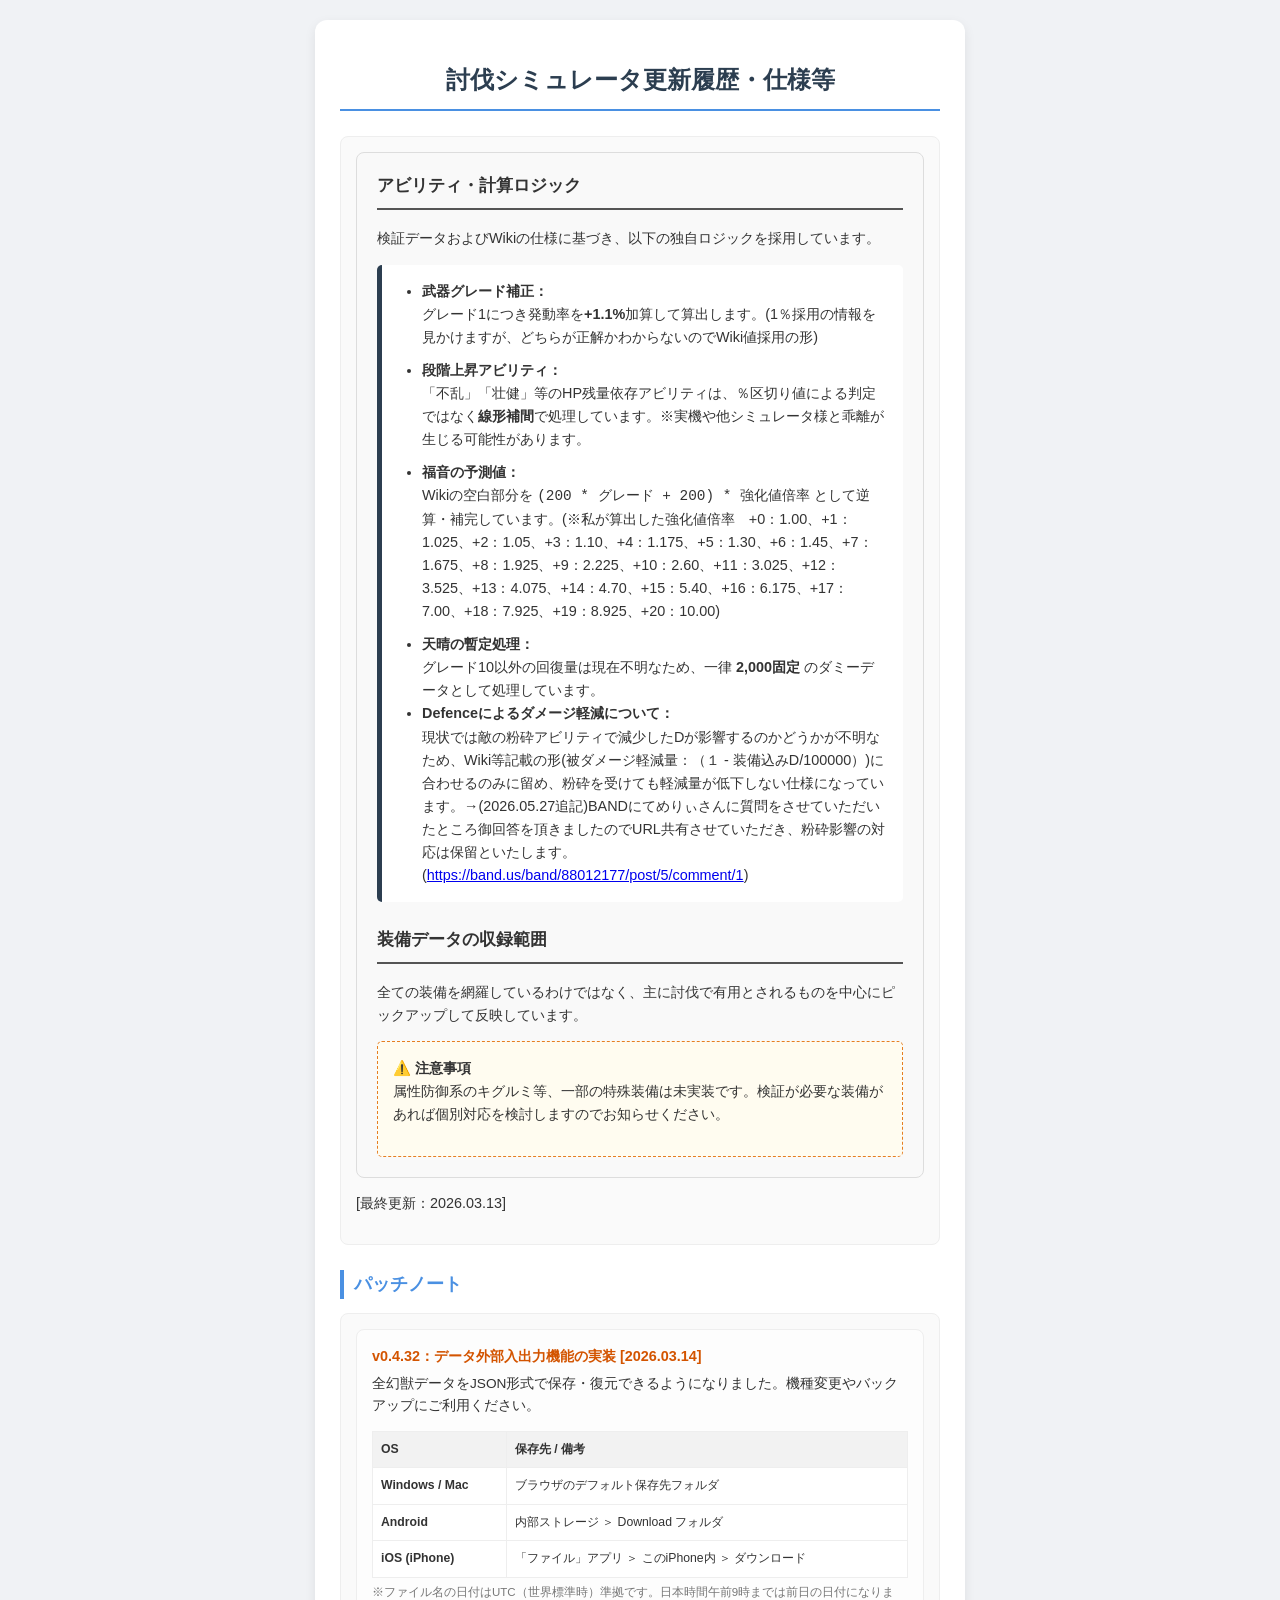
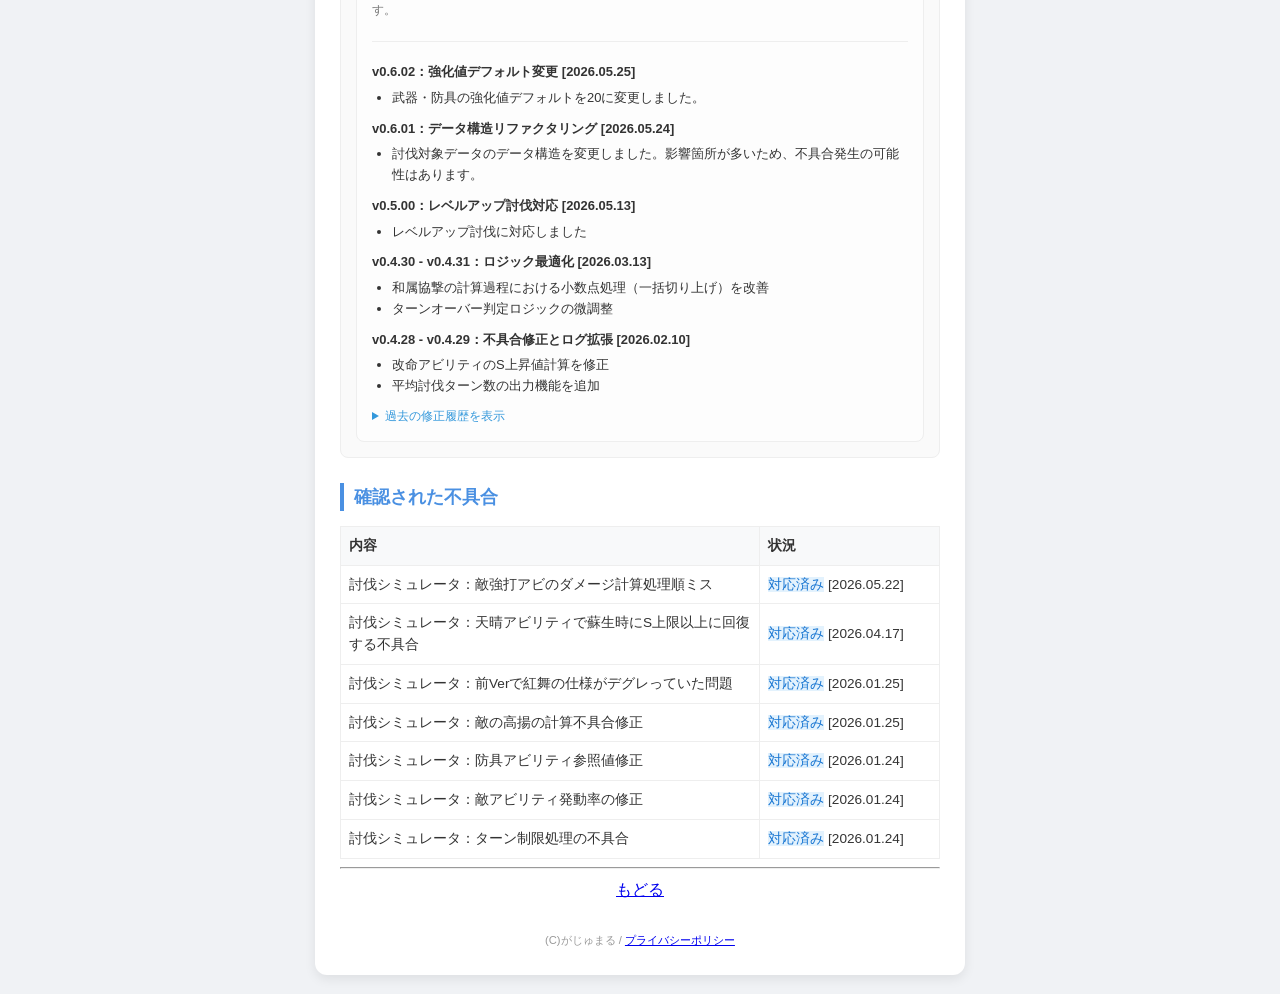
==== about_bs.html @ 3bcee84e "add:section comment" ====
<!DOCTYPE html>
<html lang="ja">
<head>
        <!-- Google tag (gtag.js) -->
<script async src="https://www.googletagmanager.com/gtag/js?id=G-ZKP8FL2ZBC"></script>
<script>
  window.dataLayer = window.dataLayer || [];
  function gtag(){dataLayer.push(arguments);}
  gtag('js', new Date());

  gtag('config', 'G-ZKP8FL2ZBC');
</script>
    <meta charset="UTF-8">
    <meta name="viewport" content="width=device-width, initial-scale=1.0">
    <title>討伐シミュレータについて</title>
    <style>
        body { font-family: 'Helvetica Neue', Arial, sans-serif; background-color: #f0f2f5; color: #333; margin: 0; padding: 20px; line-height: 1.6; }
        .container { max-width: 600px; margin: 0 auto; background: white; padding: 25px; border-radius: 12px; box-shadow: 0 4px 12px rgba(0,0,0,0.08); }
        h1 { font-size: 1.5rem; color: #2c3e50; text-align: center; margin-bottom: 25px; border-bottom: 2px solid #4a90e2; padding-bottom: 10px; }
        h2 { font-size: 1.1rem; color: #4a90e2; margin-top: 25px; border-left: 4px solid #4a90e2; padding-left: 10px; }
        
        .nav-card { background: #eef6ff; padding: 20px; border-radius: 8px; text-align: center; margin-bottom: 20px; border: 1px solid #d0e3ff; transition: 0.2s; }
        .nav-card:hover { background: #e1efff; transform: translateY(-2px); }
        .nav-link { font-size: 1.2rem; font-weight: bold; color: #1a73e8; text-decoration: none; display: block; }
        
        .info-box { background: #fafafa; border: 1px solid #eee; border-radius: 8px; padding: 15px; font-size: 0.9rem; margin-bottom: 20px; }
        
        .history-list { font-size: 0.85rem; padding-left: 20px; }
        .history-list li { margin-bottom: 5px; }

        table { width: 100%; border-collapse: collapse; font-size: 0.85rem; margin-top: 10px; }
        th, td { border: 1px solid #eee; padding: 8px; text-align: left; }
        th { background: #f8f9fa; }
        .status-badge { padding: 2px 6px; border-radius: 4px; font-size: 0.75rem; font-weight: bold; }
        .status-fixed { background: #e3f2fd; color: #1976d2; } /* 対応済 */
        .status-pending { background: #fff3e0; color: #ef6c00; } /* 未対応 */
        .status-warning { background: #fff3e0; color: #ff0000; } /* 未対応 */


        footer { text-align: center; margin-top: 30px; font-size: 0.7rem; color: #999; }
    </style>

<!--
<script async src="https://pagead2.googlesyndication.com/pagead/js/adsbygoogle.js?client=ca-pub-4160264912778548"
     crossorigin="anonymous"></script>
-->
</head>
<body>

<div class="container">
    <h1>討伐シミュレータ更新履歴・仕様等</h1>


<div class="info-box">
<section style="background: #f9f9f9; padding: 20px; border-radius: 8px; border: 1px solid #ddd; line-height: 1.6;">
<h3 style="margin-top: 0; color: #333; border-bottom: 2px solid #555; padding-bottom: 8px;">アビリティ・計算ロジック</h3>

<p>検証データおよびWikiの仕様に基づき、以下の独自ロジックを採用しています。</p>

<ul style="background: #fff; padding: 15px 15px 15px 40px; border-radius: 5px; border-left: 5px solid #2c3e50; list-style-type: disc;">
    <li style="margin-bottom: 10px;"><strong>武器グレード補正：</strong><br>グレード1につき発動率を<strong>+1.1%</strong>加算して算出します。(1％採用の情報を見かけますが、どちらが正解かわからないのでWiki値採用の形)</li>
    <li style="margin-bottom: 10px;"><strong>段階上昇アビリティ：</strong><br>「不乱」「壮健」等のHP残量依存アビリティは、％区切り値による判定ではなく<strong>線形補間</strong>で処理しています。※実機や他シミュレータ様と乖離が生じる可能性があります。</li>
    <li style="margin-bottom: 10px;"><strong>福音の予測値：</strong><br>Wikiの空白部分を <code>(200 * グレード + 200) * 強化値倍率</code> として逆算・補完しています。(※私が算出した強化値倍率　+0：1.00、+1：1.025、+2：1.05、+3：1.10、+4：1.175、+5：1.30、+6：1.45、+7：1.675、+8：1.925、+9：2.225、+10：2.60、+11：3.025、+12：3.525、+13：4.075、+14：4.70、+15：5.40、+16：6.175、+17：7.00、+18：7.925、+19：8.925、+20：10.00)</li>
    <li><strong>天晴の暫定処理：</strong><br>グレード10以外の回復量は現在不明なため、一律 <strong>2,000固定</strong> のダミーデータとして処理しています。</li>
    <li><strong>Defenceによるダメージ軽減について：</strong><br>現状では敵の粉砕アビリティで減少したDが影響するのかどうかが不明なため、Wiki等記載の形(被ダメージ軽減量：（１ - 装備込みD/100000）)に合わせるのみに留め、粉砕を受けても軽減量が低下しない仕様になっています。→(2026.05.27追記)BANDにてめりぃさんに質問をさせていただいたところ御回答を頂きましたのでURL共有させていただき、粉砕影響の対応は保留といたします。(<a href="https://band.us/band/88012177/post/5/comment/1">https://band.us/band/88012177/post/5/comment/1</a>)</li>
</ul>

<h3 style="margin-top: 25px; color: #333; border-bottom: 2px solid #555; padding-bottom: 8px;">装備データの収録範囲</h3>
<p>全ての装備を網羅しているわけではなく、主に討伐で有用とされるものを中心にピックアップして反映しています。</p>

<div style="background: #fffcf0; padding: 15px; border: 1px dashed #e67e22; border-radius: 5px;">
    <p style="margin-top: 0;"><strong>⚠️ 注意事項</strong><br>
    属性防御系のキグルミ等、一部の特殊装備は未実装です。検証が必要な装備があれば個別対応を検討しますのでお知らせください。</p>
</div>


</section>
<p>[最終更新：2026.03.13]</p>
</div>

<h2>パッチノート</h2>
<div class="info-box">
<section style="background: #fdfdfd; padding: 15px; border-radius: 8px; border: 1px solid #eee;">


<div style="margin-bottom: 20px; border-bottom: 1px solid #eee; padding-bottom: 10px;">
    <strong style="color: #d35400;">v0.4.32：データ外部入出力機能の実装 [2026.03.14]</strong>
    <p style="margin-top: 5px; font-size: 0.95em;">全幻獣データをJSON形式で保存・復元できるようになりました。機種変更やバックアップにご利用ください。</p>
    <table style="width: 100%; border-collapse: collapse; font-size: 0.85em; background: #fff;">
        <tr style="border-bottom: 1px solid #eee;">
            <th style="padding: 8px; text-align: left; width: 25%; background: #f2f2f2;">OS</th>
            <th style="padding: 8px; text-align: left; background: #f2f2f2;">保存先 / 備考</th>
        </tr>
        <tr>
            <td style="padding: 8px; border-right: 1px solid #eee;"><strong>Windows / Mac</strong></td>
            <td style="padding: 8px;">ブラウザのデフォルト保存先フォルダ</td>
        </tr>
        <tr>
            <td style="padding: 8px; border-right: 1px solid #eee;"><strong>Android</strong></td>
            <td style="padding: 8px;">内部ストレージ ＞ Download フォルダ</td>
        </tr>
        <tr>
            <td style="padding: 8px; border-right: 1px solid #eee;"><strong>iOS (iPhone)</strong></td>
            <td style="padding: 8px;">「ファイル」アプリ ＞ このiPhone内 ＞ ダウンロード</td>
        </tr>
    </table>
    <p style="font-size: 0.8em; color: #777; margin-top: 5px;">※ファイル名の日付はUTC（世界標準時）準拠です。日本時間午前9時までは前日の日付になります。</p>
</div>

<div style="margin-bottom: 10px; font-size: 0.9em;">
    <strong>v0.6.02：強化値デフォルト変更 [2026.05.25]</strong>
    <ul style="margin: 5px 0; padding-left: 20px;">
        <li>武器・防具の強化値デフォルトを20に変更しました。</li>
    </ul>
</div>

<div style="margin-bottom: 10px; font-size: 0.9em;">
    <strong>v0.6.01：データ構造リファクタリング [2026.05.24]</strong>
    <ul style="margin: 5px 0; padding-left: 20px;">
        <li>討伐対象データのデータ構造を変更しました。影響箇所が多いため、不具合発生の可能性はあります。</li>
    </ul>
</div>

<div style="margin-bottom: 10px; font-size: 0.9em;">
    <strong>v0.5.00：レベルアップ討伐対応 [2026.05.13]</strong>
    <ul style="margin: 5px 0; padding-left: 20px;">
        <li>レベルアップ討伐に対応しました</li>
    </ul>
</div>

<div style="margin-bottom: 10px; font-size: 0.9em;">
    <strong>v0.4.30 - v0.4.31：ロジック最適化 [2026.03.13]</strong>
    <ul style="margin: 5px 0; padding-left: 20px;">
        <li>和属協撃の計算過程における小数点処理（一括切り上げ）を改善</li>
        <li>ターンオーバー判定ロジックの微調整</li>
    </ul>
</div>

<div style="margin-bottom: 10px; font-size: 0.9em;">
    <strong>v0.4.28 - v0.4.29：不具合修正とログ拡張 [2026.02.10]</strong>
    <ul style="margin: 5px 0; padding-left: 20px;">
        <li>改命アビリティのS上昇値計算を修正</li>
        <li>平均討伐ターン数の出力機能を追加</li>
    </ul>
</div>

<details style="font-size: 0.85em; color: #666;">
    <summary style="cursor: pointer; color: #3498db;">過去の修正履歴を表示</summary>
    <div style="padding: 10px; background: #f4f4f4; border-radius: 5px; margin-top: 5px;">
        v0.5.01：敵強打アビのダメージ計算処理ミス修正<br>
        v0.4.34：テキスト間違いなど細かい不具合の修正<br>
        v0.4.33：天晴の蘇生時回復量不具合修正<br>
        v0.4.27：天晴の暫定対応・バフ不具合修正<br>
        v0.4.25：防御(D)によるダメージ軽減未適用の不具合修正<br>
        v0.4.23：防具アビリティが素ステータスを参照していた件を修正<br>
        v0.4.19：高揚・紅舞のバフ重複計算不具合を修正<br>
        v0.4.14：和属・粉砕の処理ロジック調整
    </div>
</details>

</section>
</div>



    <h2>確認された不具合</h2>
    <table>
        <thead>
            <tr>
                <th style="width: 70%;">内容</th>
                <th>状況</th>
            </tr>
        </thead>
        <tbody>
            <tr>
                <td>討伐シミュレータ：敵強打アビのダメージ計算処理順ミス</td>
                <td><span class="status-fixed">対応済み</span> [2026.05.22] </td>
            </tr>
           <tr>
                <td>討伐シミュレータ：天晴アビリティで蘇生時にS上限以上に回復する不具合</td>
                <td><span class="status-fixed">対応済み</span> [2026.04.17] </td>
            </tr>
            <tr>
                <td>討伐シミュレータ：前Verで紅舞の仕様がデグレっていた問題</td>
                <td><span class="status-fixed">対応済み</span> [2026.01.25] </td>
            </tr>
            <tr>
                <td>討伐シミュレータ：敵の高揚の計算不具合修正</td>
                <td><span class="status-fixed">対応済み</span> [2026.01.25] </td>
            </tr>
            <tr>
                <td>討伐シミュレータ：防具アビリティ参照値修正</td>
                <td><span class="status-fixed">対応済み</span> [2026.01.24] </td>
            </tr>
            <tr>
                <td>討伐シミュレータ：敵アビリティ発動率の修正</td>
                <td><span class="status-fixed">対応済み</span> [2026.01.24] </td>
            </tr>
            <tr>
                <td>討伐シミュレータ：ターン制限処理の不具合</td>
                <td><span class="status-fixed">対応済み</span> [2026.01.24] </td>
            </tr>
        </tbody>
    </table>




<hr>

<div align="center">
<a href="index.html">もどる</a>

</div>


    <footer>
        (C)がじゅまる / <a href="privacy.html">プライバシーポリシー</a>

<!--
<script async src="https://pagead2.googlesyndication.com/pagead/js/adsbygoogle.js?client=ca-pub-4160264912778548"
     crossorigin="anonymous"></script>
-->
<!-- シミュレータ用 -->
<!--
<ins class="adsbygoogle"
     style="display:inline-block;width:728px;height:90px"
     data-ad-client="ca-pub-4160264912778548"
     data-ad-slot="8278182248"></ins>
<script>
     (adsbygoogle = window.adsbygoogle || []).push({});
</script>
-->
    </footer>
</div>

</body>
</html>
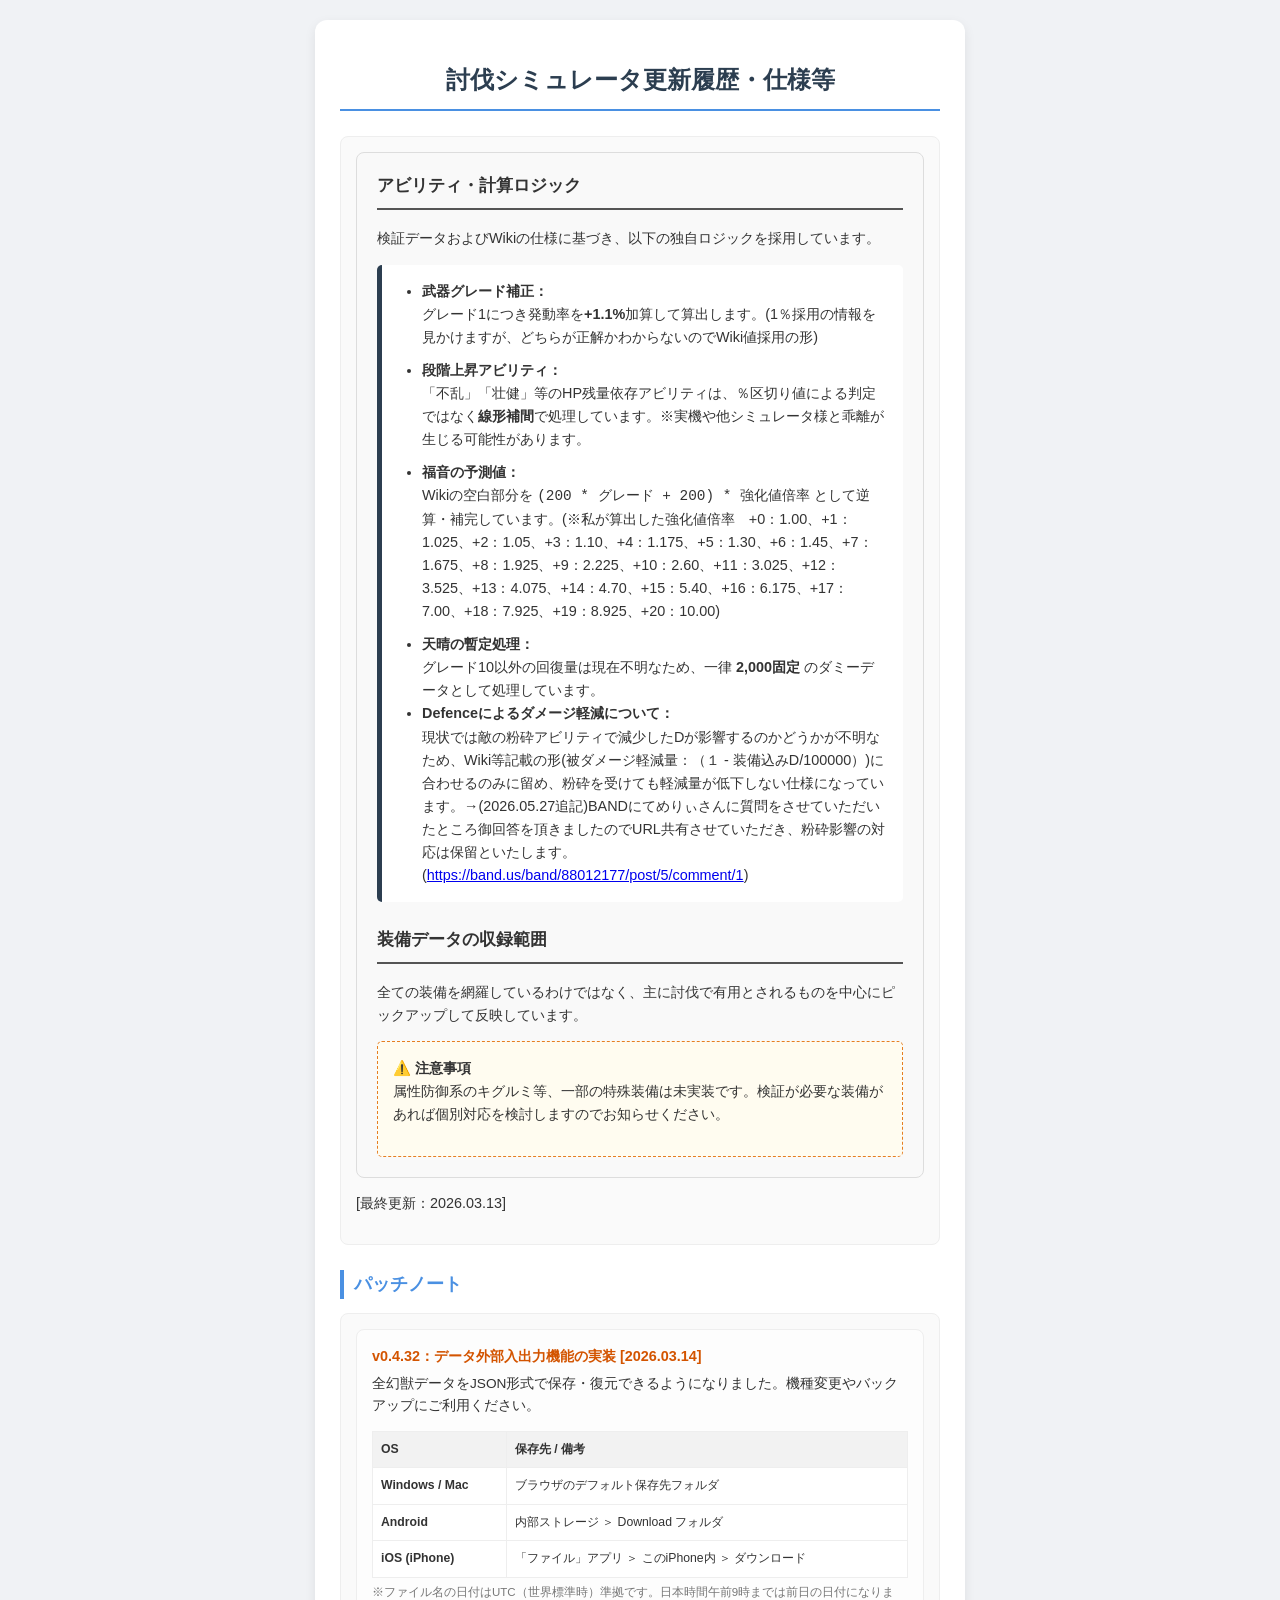
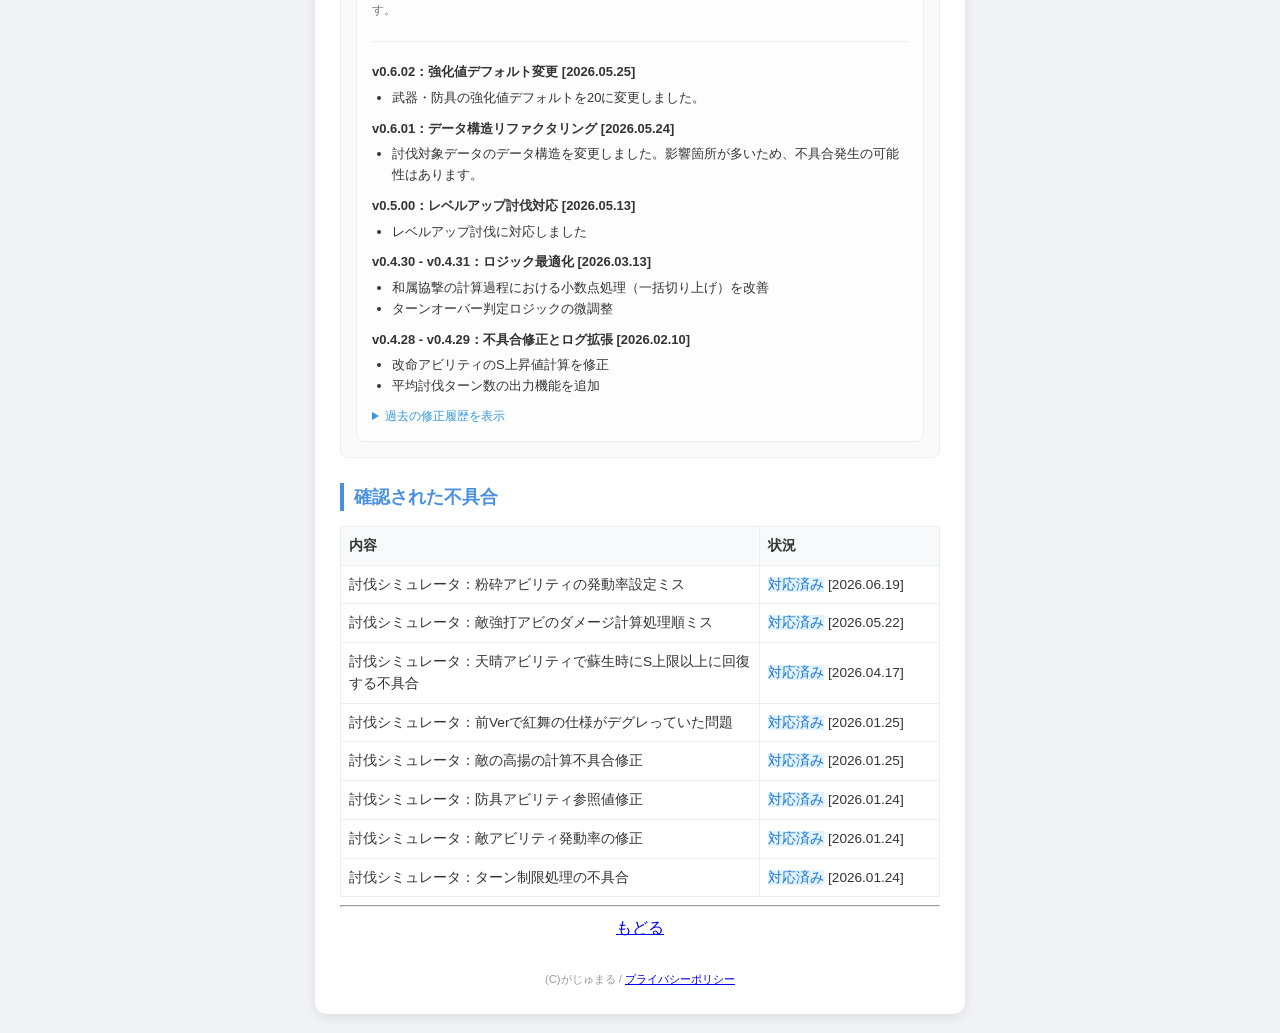
==== commit 6b2c02fc: "fix:ダメージ計算処理修正" ====
--- a/about_bs.html
+++ b/about_bs.html
@@ -172,6 +172,10 @@
             </tr>
         </thead>
         <tbody>
+                 <tr>
+                <td>討伐シミュレータ：粉砕アビリティの発動率設定ミス</td>
+                <td><span class="status-fixed">対応済み</span> [2026.06.19] </td>
+            </tr>
             <tr>
                 <td>討伐シミュレータ：敵強打アビのダメージ計算処理順ミス</td>
                 <td><span class="status-fixed">対応済み</span> [2026.05.22] </td>
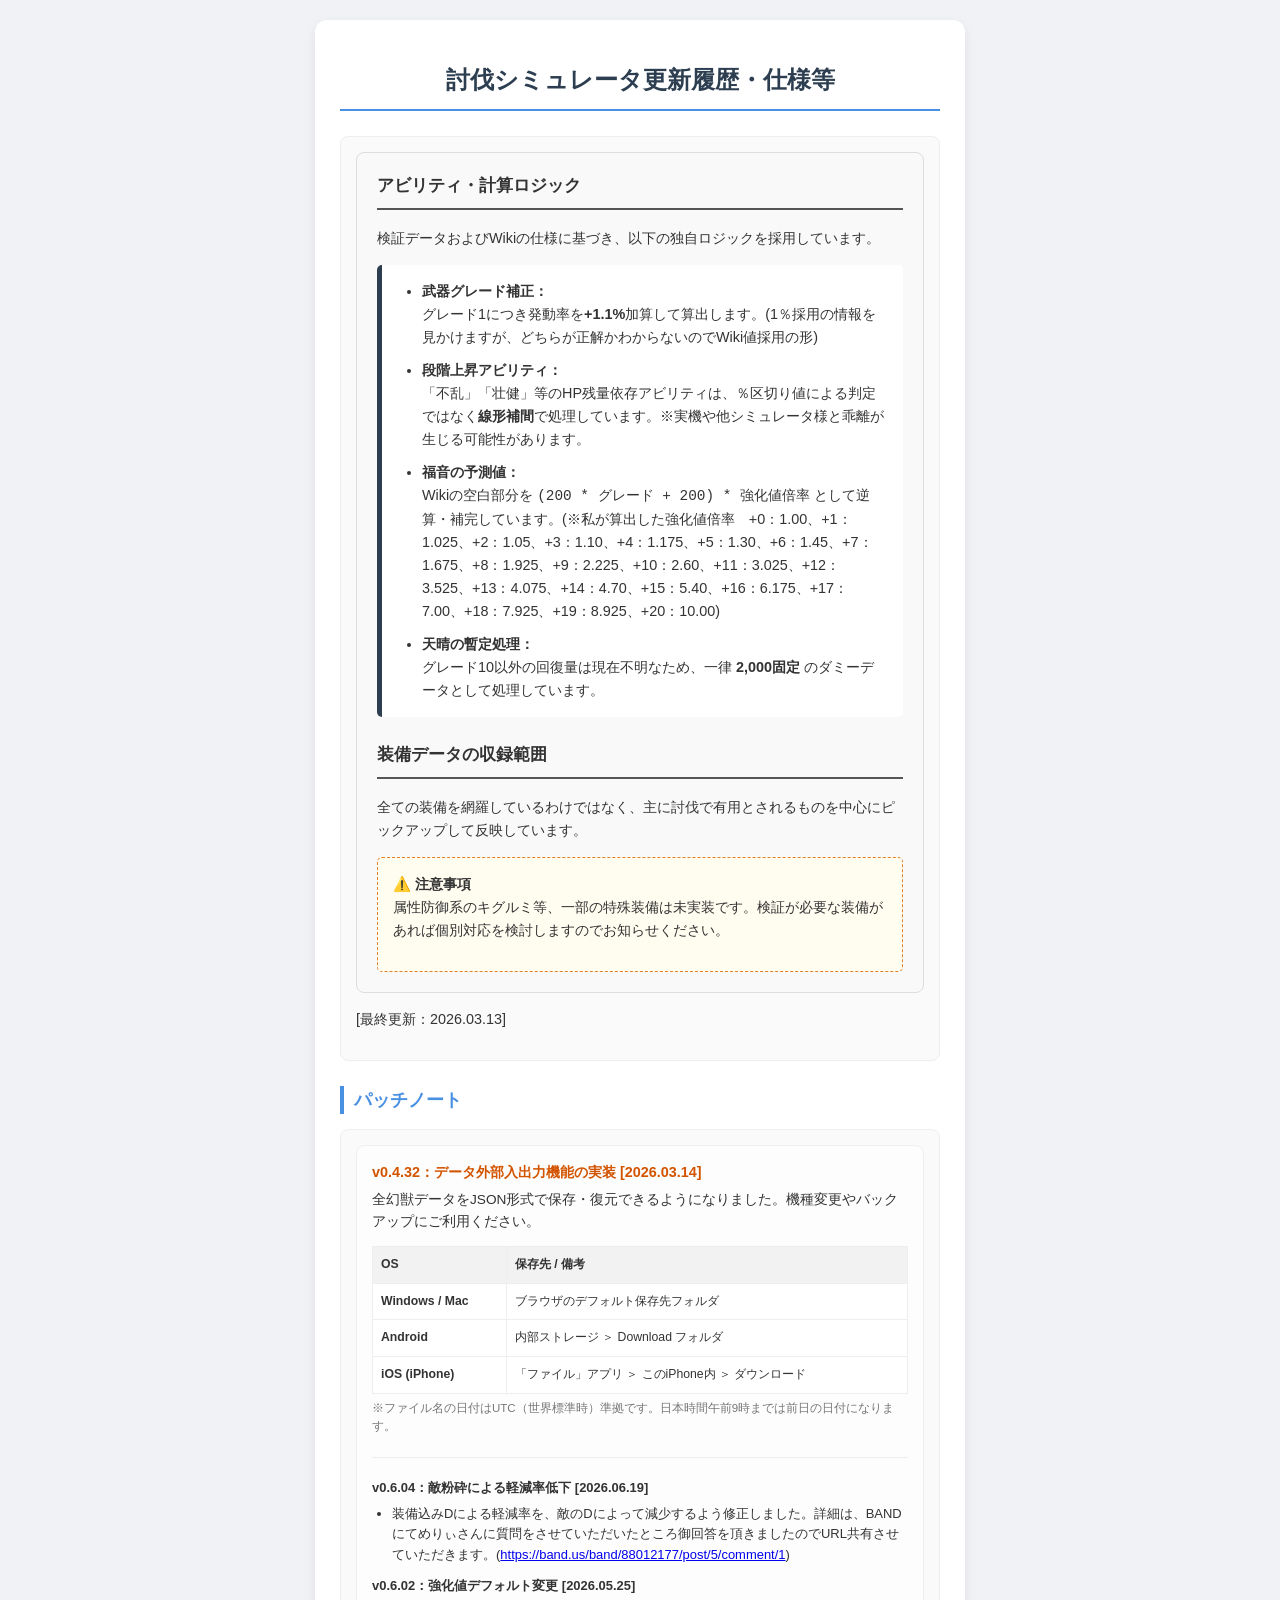
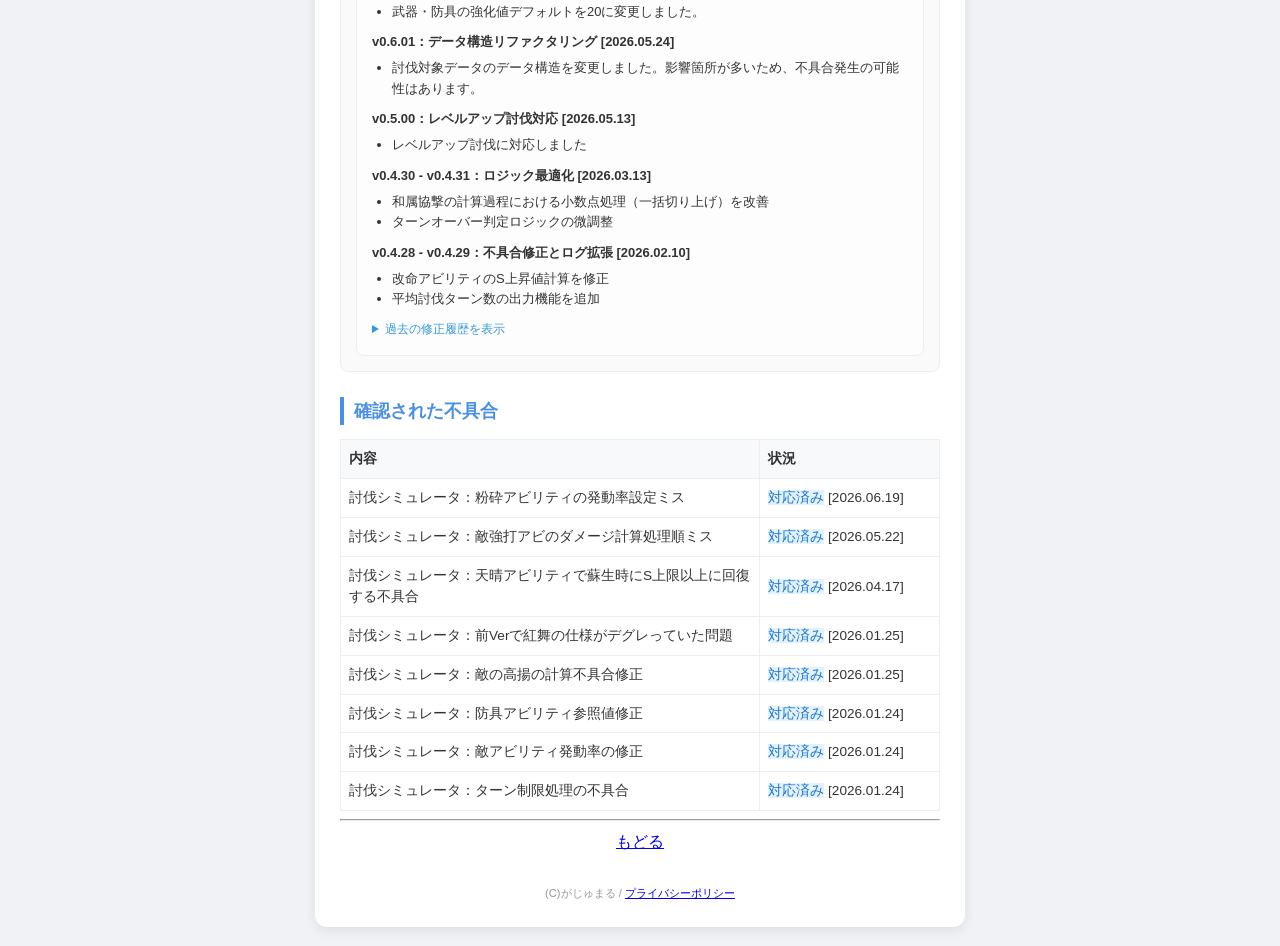
==== commit 3a60fdda: "fix:Dによる軽減率を、粉砕の影響下に変更" ====
--- a/about_bs.html
+++ b/about_bs.html
@@ -62,7 +62,6 @@
     <li style="margin-bottom: 10px;"><strong>段階上昇アビリティ：</strong><br>「不乱」「壮健」等のHP残量依存アビリティは、％区切り値による判定ではなく<strong>線形補間</strong>で処理しています。※実機や他シミュレータ様と乖離が生じる可能性があります。</li>
     <li style="margin-bottom: 10px;"><strong>福音の予測値：</strong><br>Wikiの空白部分を <code>(200 * グレード + 200) * 強化値倍率</code> として逆算・補完しています。(※私が算出した強化値倍率　+0：1.00、+1：1.025、+2：1.05、+3：1.10、+4：1.175、+5：1.30、+6：1.45、+7：1.675、+8：1.925、+9：2.225、+10：2.60、+11：3.025、+12：3.525、+13：4.075、+14：4.70、+15：5.40、+16：6.175、+17：7.00、+18：7.925、+19：8.925、+20：10.00)</li>
     <li><strong>天晴の暫定処理：</strong><br>グレード10以外の回復量は現在不明なため、一律 <strong>2,000固定</strong> のダミーデータとして処理しています。</li>
-    <li><strong>Defenceによるダメージ軽減について：</strong><br>現状では敵の粉砕アビリティで減少したDが影響するのかどうかが不明なため、Wiki等記載の形(被ダメージ軽減量：（１ - 装備込みD/100000）)に合わせるのみに留め、粉砕を受けても軽減量が低下しない仕様になっています。→(2026.05.27追記)BANDにてめりぃさんに質問をさせていただいたところ御回答を頂きましたのでURL共有させていただき、粉砕影響の対応は保留といたします。(<a href="https://band.us/band/88012177/post/5/comment/1">https://band.us/band/88012177/post/5/comment/1</a>)</li>
 </ul>
 
 <h3 style="margin-top: 25px; color: #333; border-bottom: 2px solid #555; padding-bottom: 8px;">装備データの収録範囲</h3>
@@ -105,6 +104,13 @@
         </tr>
     </table>
     <p style="font-size: 0.8em; color: #777; margin-top: 5px;">※ファイル名の日付はUTC（世界標準時）準拠です。日本時間午前9時までは前日の日付になります。</p>
+</div>
+
+<div style="margin-bottom: 10px; font-size: 0.9em;">
+    <strong>v0.6.04：敵粉砕による軽減率低下 [2026.06.19]</strong>
+    <ul style="margin: 5px 0; padding-left: 20px;">
+        <li>装備込みDによる軽減率を、敵のDによって減少するよう修正しました。詳細は、BANDにてめりぃさんに質問をさせていただいたところ御回答を頂きましたのでURL共有させていただきます。(<a href="https://band.us/band/88012177/post/5/comment/1">https://band.us/band/88012177/post/5/comment/1</a>)</li>
+    </ul>
 </div>
 
 <div style="margin-bottom: 10px; font-size: 0.9em;">
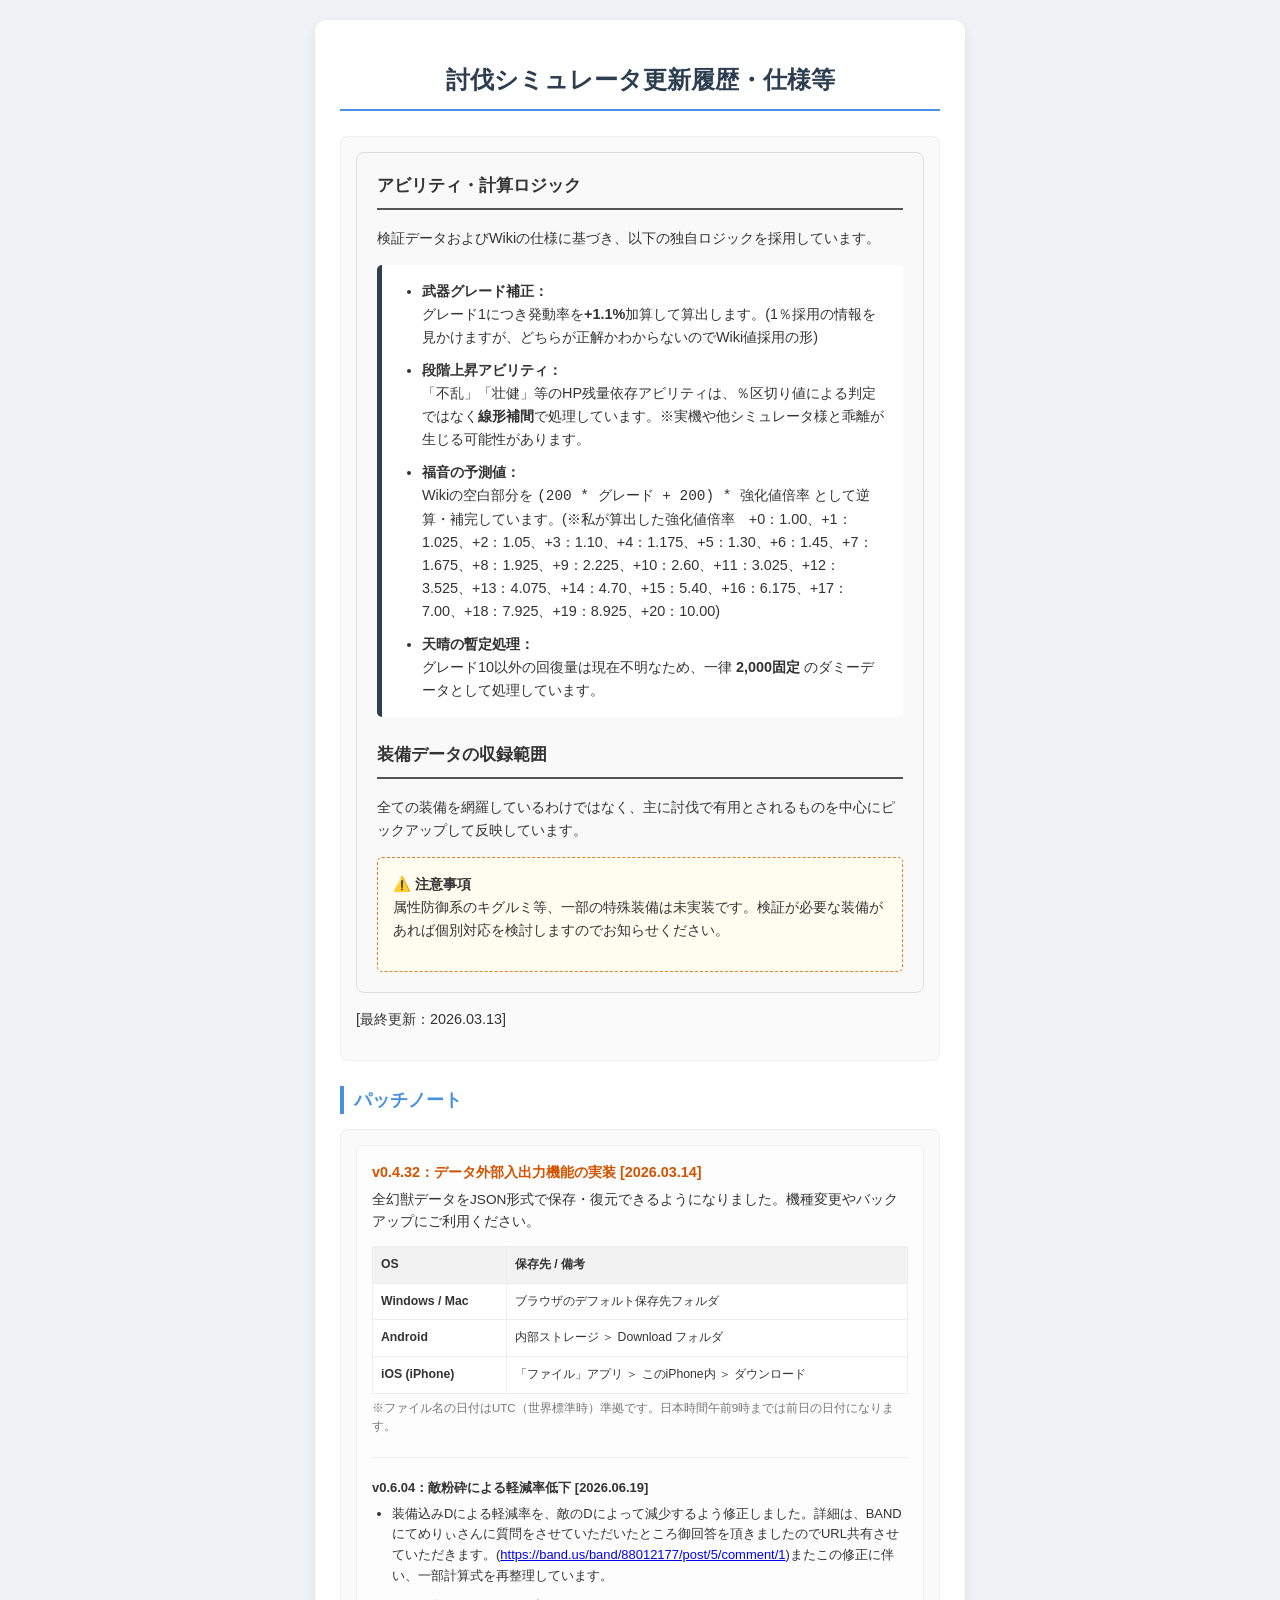
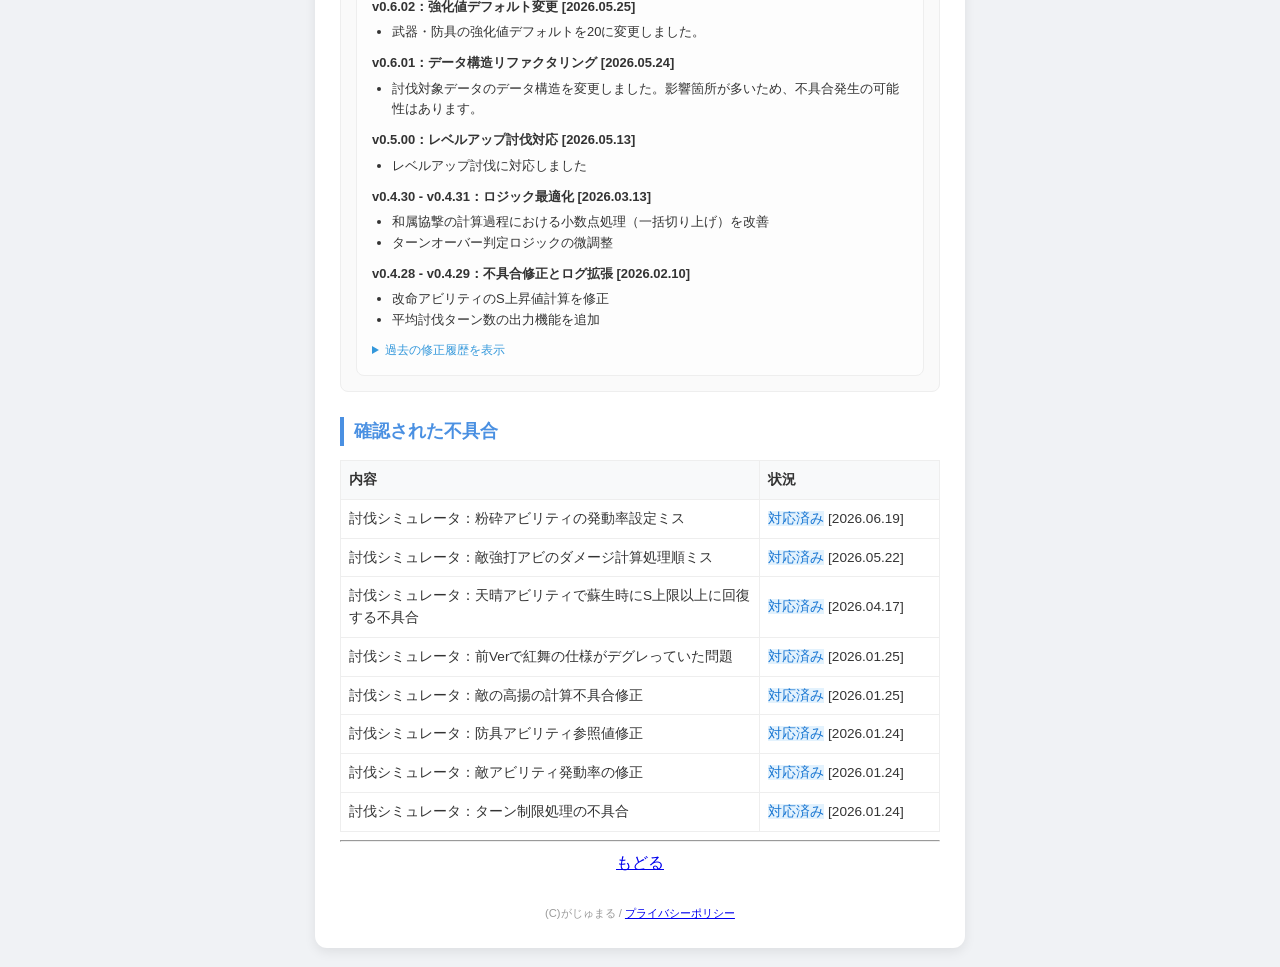
==== commit 06a7562e: "data_add:輝望の少女プルミエール" ====
--- a/about_bs.html
+++ b/about_bs.html
@@ -109,7 +109,7 @@
 <div style="margin-bottom: 10px; font-size: 0.9em;">
     <strong>v0.6.04：敵粉砕による軽減率低下 [2026.06.19]</strong>
     <ul style="margin: 5px 0; padding-left: 20px;">
-        <li>装備込みDによる軽減率を、敵のDによって減少するよう修正しました。詳細は、BANDにてめりぃさんに質問をさせていただいたところ御回答を頂きましたのでURL共有させていただきます。(<a href="https://band.us/band/88012177/post/5/comment/1">https://band.us/band/88012177/post/5/comment/1</a>)</li>
+        <li>装備込みDによる軽減率を、敵のDによって減少するよう修正しました。詳細は、BANDにてめりぃさんに質問をさせていただいたところ御回答を頂きましたのでURL共有させていただきます。(<a href="https://band.us/band/88012177/post/5/comment/1">https://band.us/band/88012177/post/5/comment/1</a>)またこの修正に伴い、一部計算式を再整理しています。</li>
     </ul>
 </div>
 
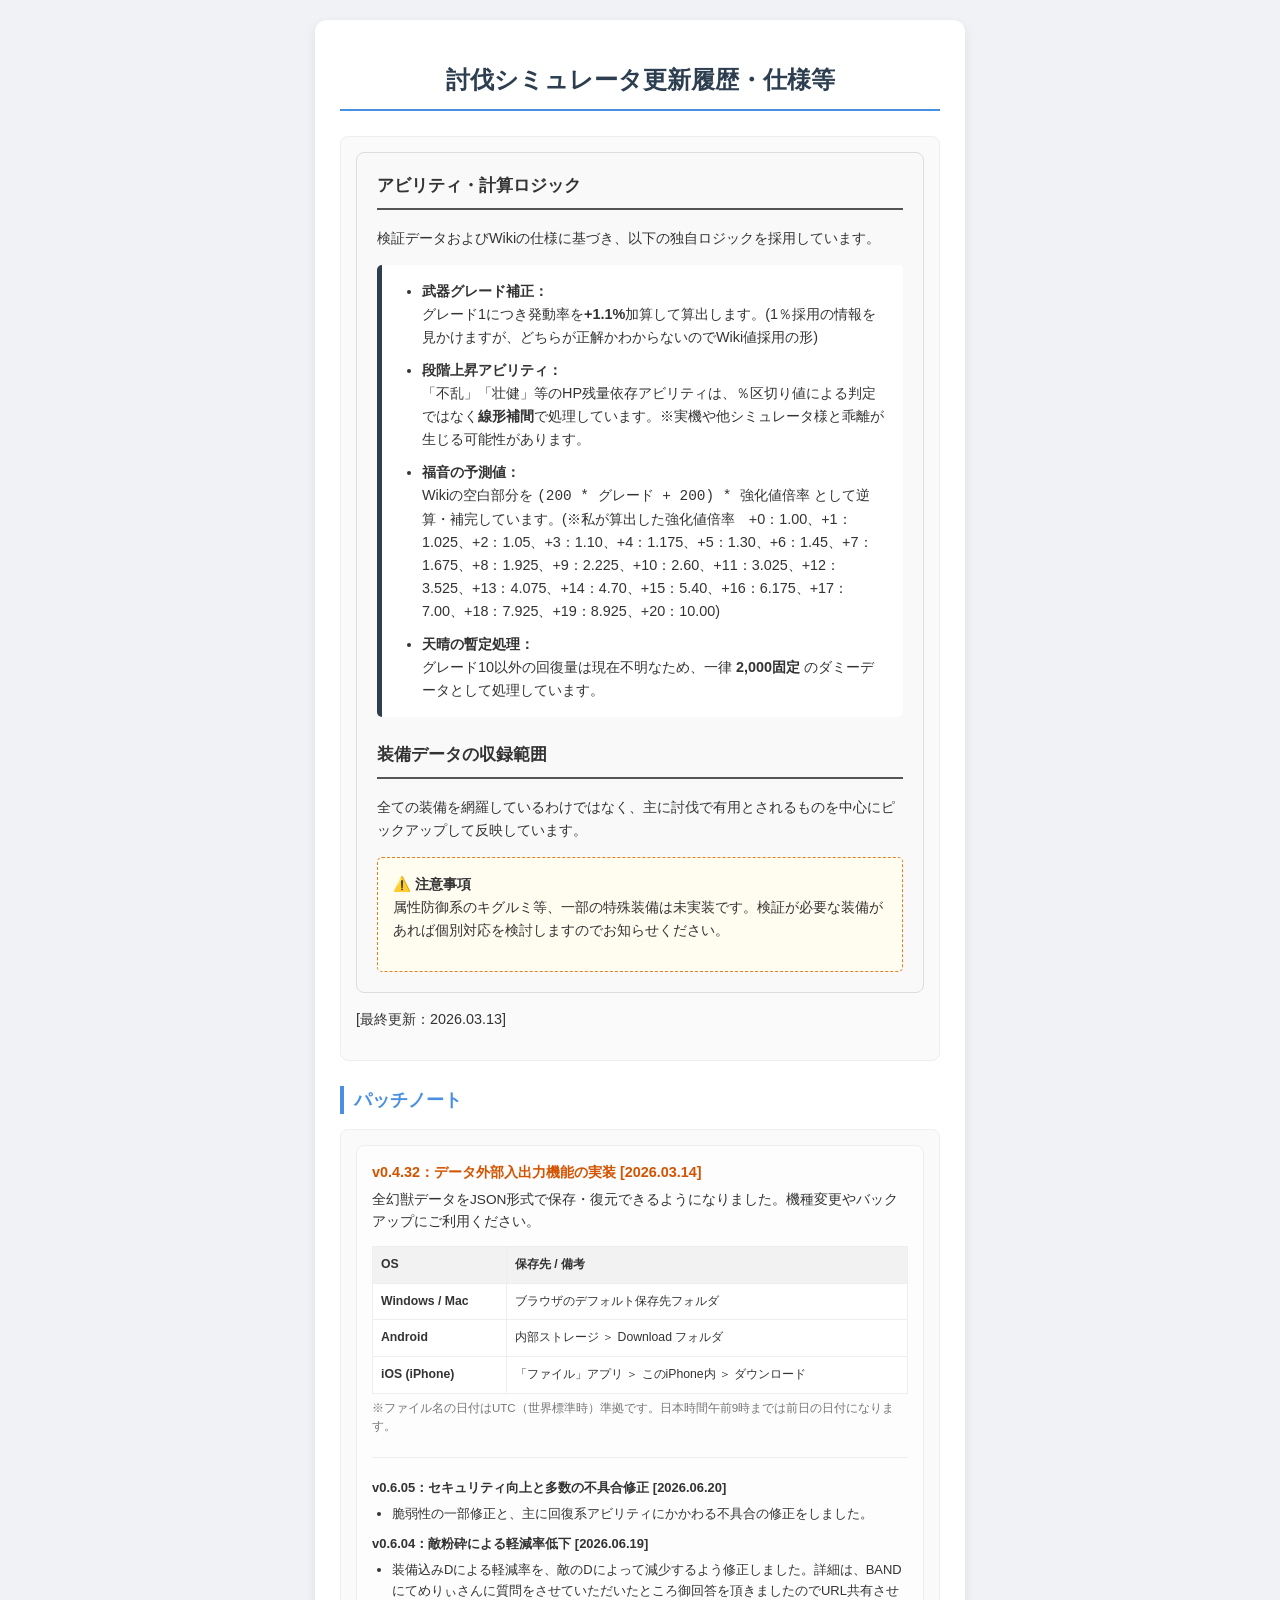
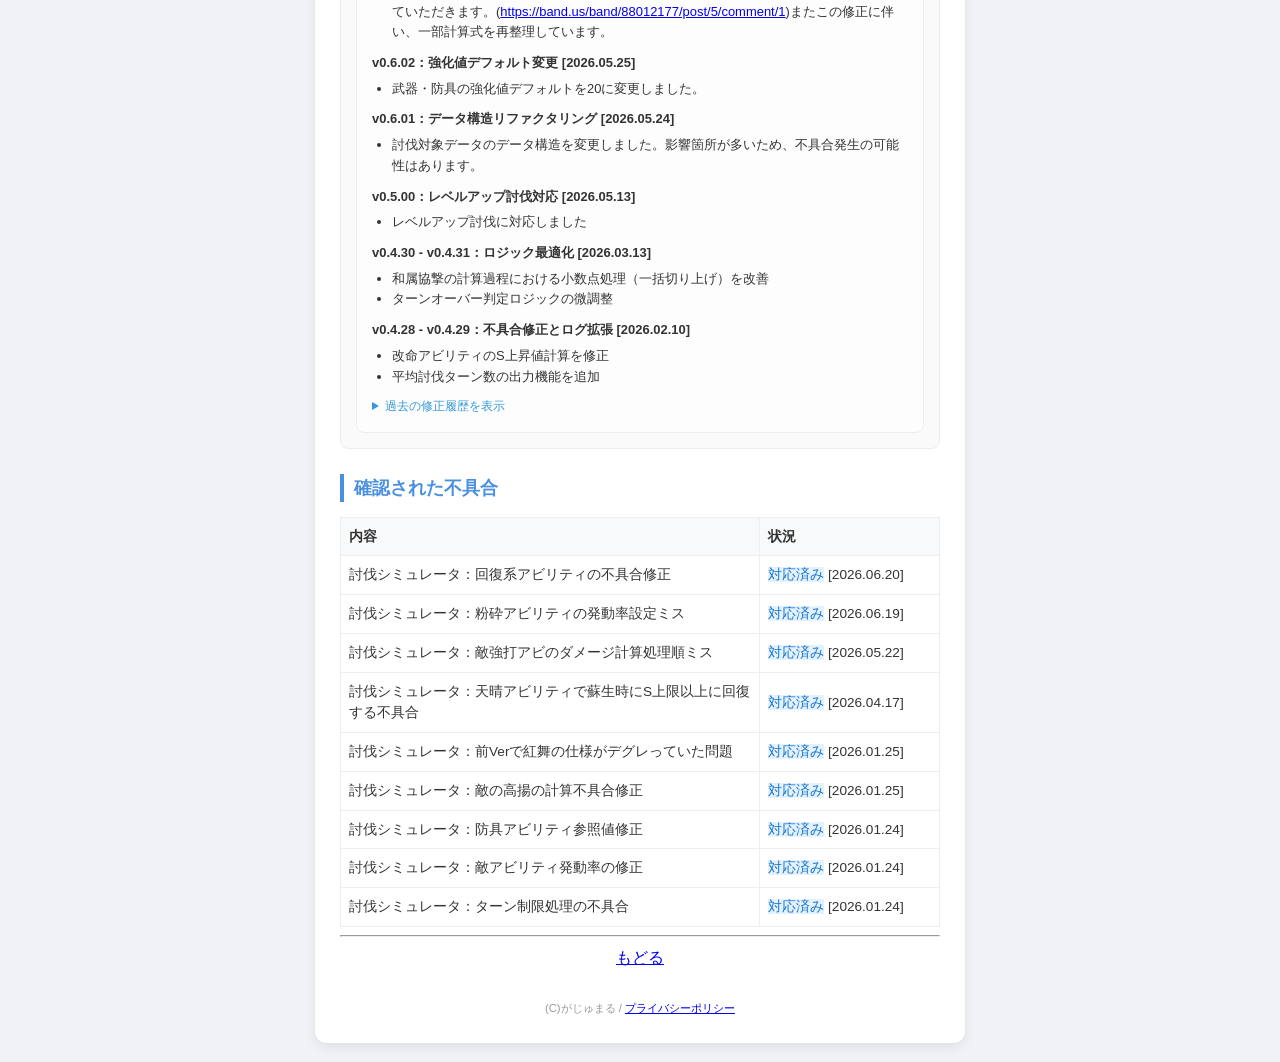
==== commit a192b08d: "fix:回復量不具合の修正、ログ用アビリティ名のHTMLエスケープ" ====
--- a/about_bs.html
+++ b/about_bs.html
@@ -107,6 +107,13 @@
 </div>
 
 <div style="margin-bottom: 10px; font-size: 0.9em;">
+    <strong>v0.6.05：セキュリティ向上と多数の不具合修正 [2026.06.20]</strong>
+    <ul style="margin: 5px 0; padding-left: 20px;">
+        <li>脆弱性の一部修正と、主に回復系アビリティにかかわる不具合の修正をしました。</li>
+    </ul>
+</div>
+
+<div style="margin-bottom: 10px; font-size: 0.9em;">
     <strong>v0.6.04：敵粉砕による軽減率低下 [2026.06.19]</strong>
     <ul style="margin: 5px 0; padding-left: 20px;">
         <li>装備込みDによる軽減率を、敵のDによって減少するよう修正しました。詳細は、BANDにてめりぃさんに質問をさせていただいたところ御回答を頂きましたのでURL共有させていただきます。(<a href="https://band.us/band/88012177/post/5/comment/1">https://band.us/band/88012177/post/5/comment/1</a>)またこの修正に伴い、一部計算式を再整理しています。</li>
@@ -178,6 +185,10 @@
             </tr>
         </thead>
         <tbody>
+            <tr>
+                <td>討伐シミュレータ：回復系アビリティの不具合修正</td>
+                <td><span class="status-fixed">対応済み</span> [2026.06.20] </td>
+            </tr>
                  <tr>
                 <td>討伐シミュレータ：粉砕アビリティの発動率設定ミス</td>
                 <td><span class="status-fixed">対応済み</span> [2026.06.19] </td>
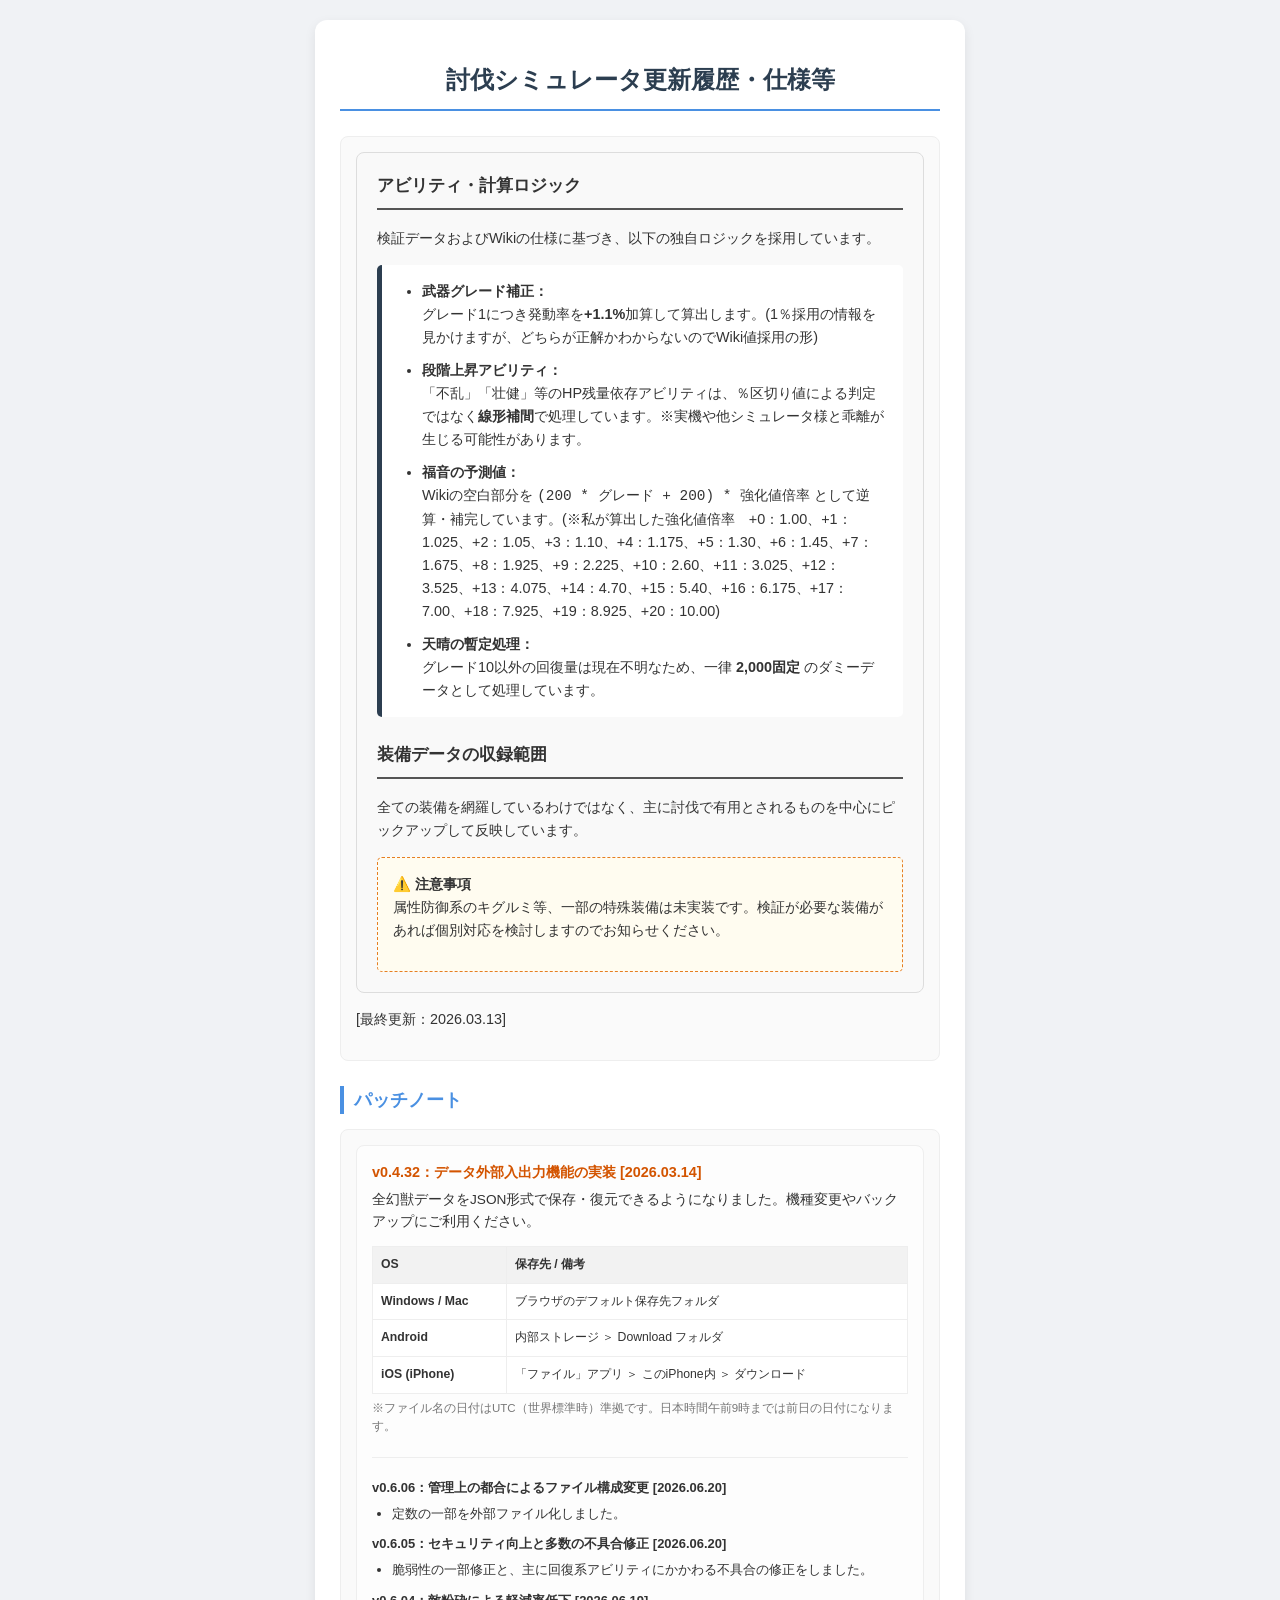
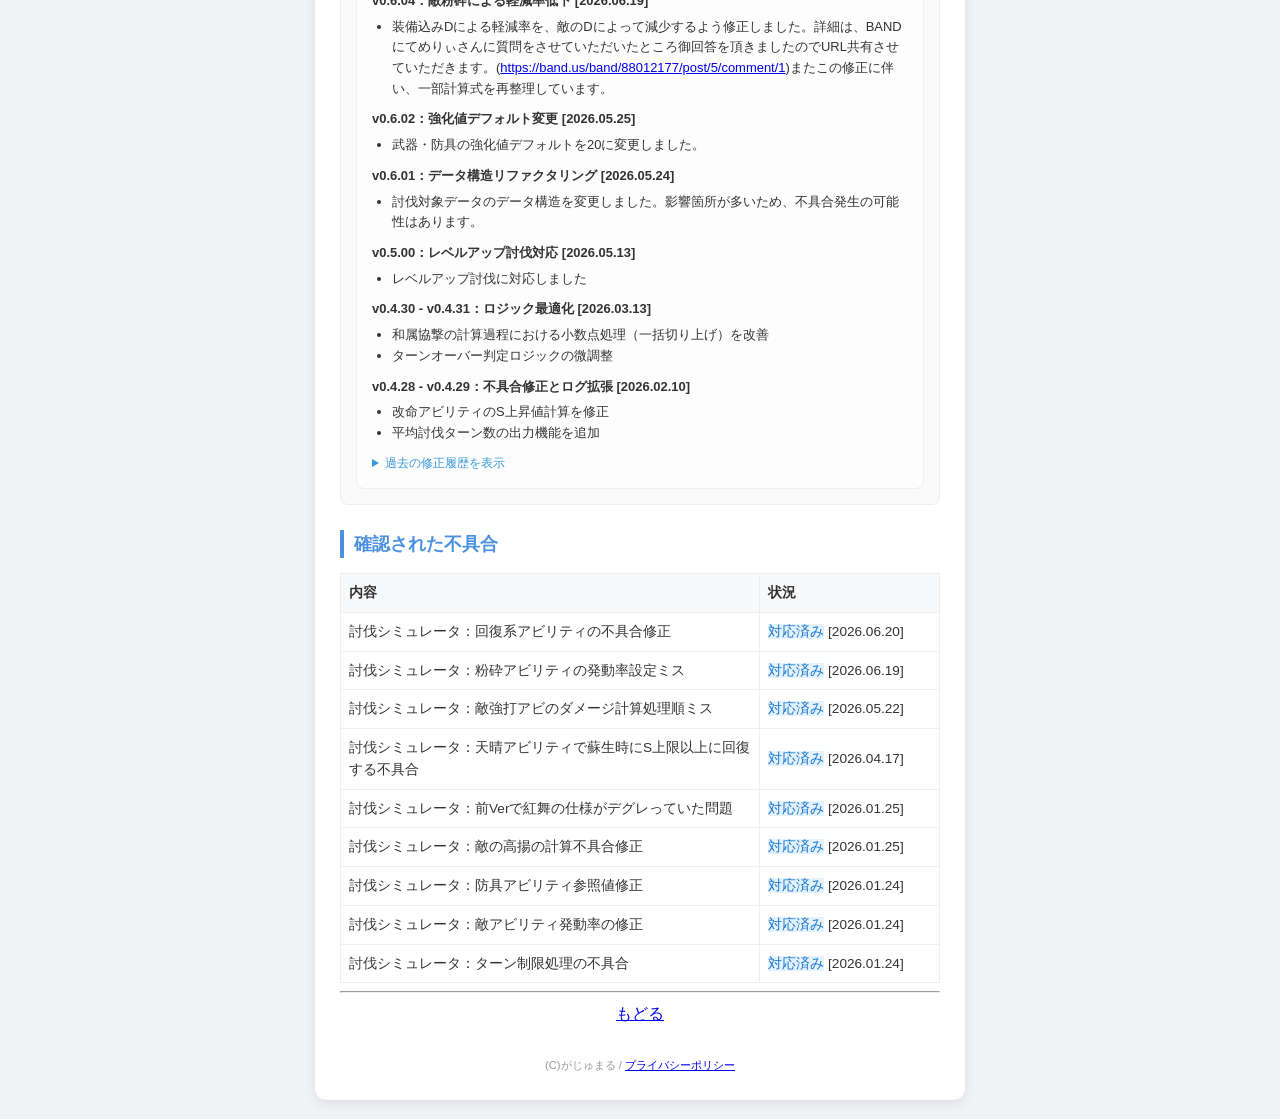
==== commit 7de74b0a: "fix:一部マジックナンバーの定数化及び外部ファイル化" ====
--- a/about_bs.html
+++ b/about_bs.html
@@ -107,6 +107,13 @@
 </div>
 
 <div style="margin-bottom: 10px; font-size: 0.9em;">
+    <strong>v0.6.06：管理上の都合によるファイル構成変更 [2026.06.20]</strong>
+    <ul style="margin: 5px 0; padding-left: 20px;">
+        <li>定数の一部を外部ファイル化しました。</li>
+    </ul>
+</div>
+
+<div style="margin-bottom: 10px; font-size: 0.9em;">
     <strong>v0.6.05：セキュリティ向上と多数の不具合修正 [2026.06.20]</strong>
     <ul style="margin: 5px 0; padding-left: 20px;">
         <li>脆弱性の一部修正と、主に回復系アビリティにかかわる不具合の修正をしました。</li>
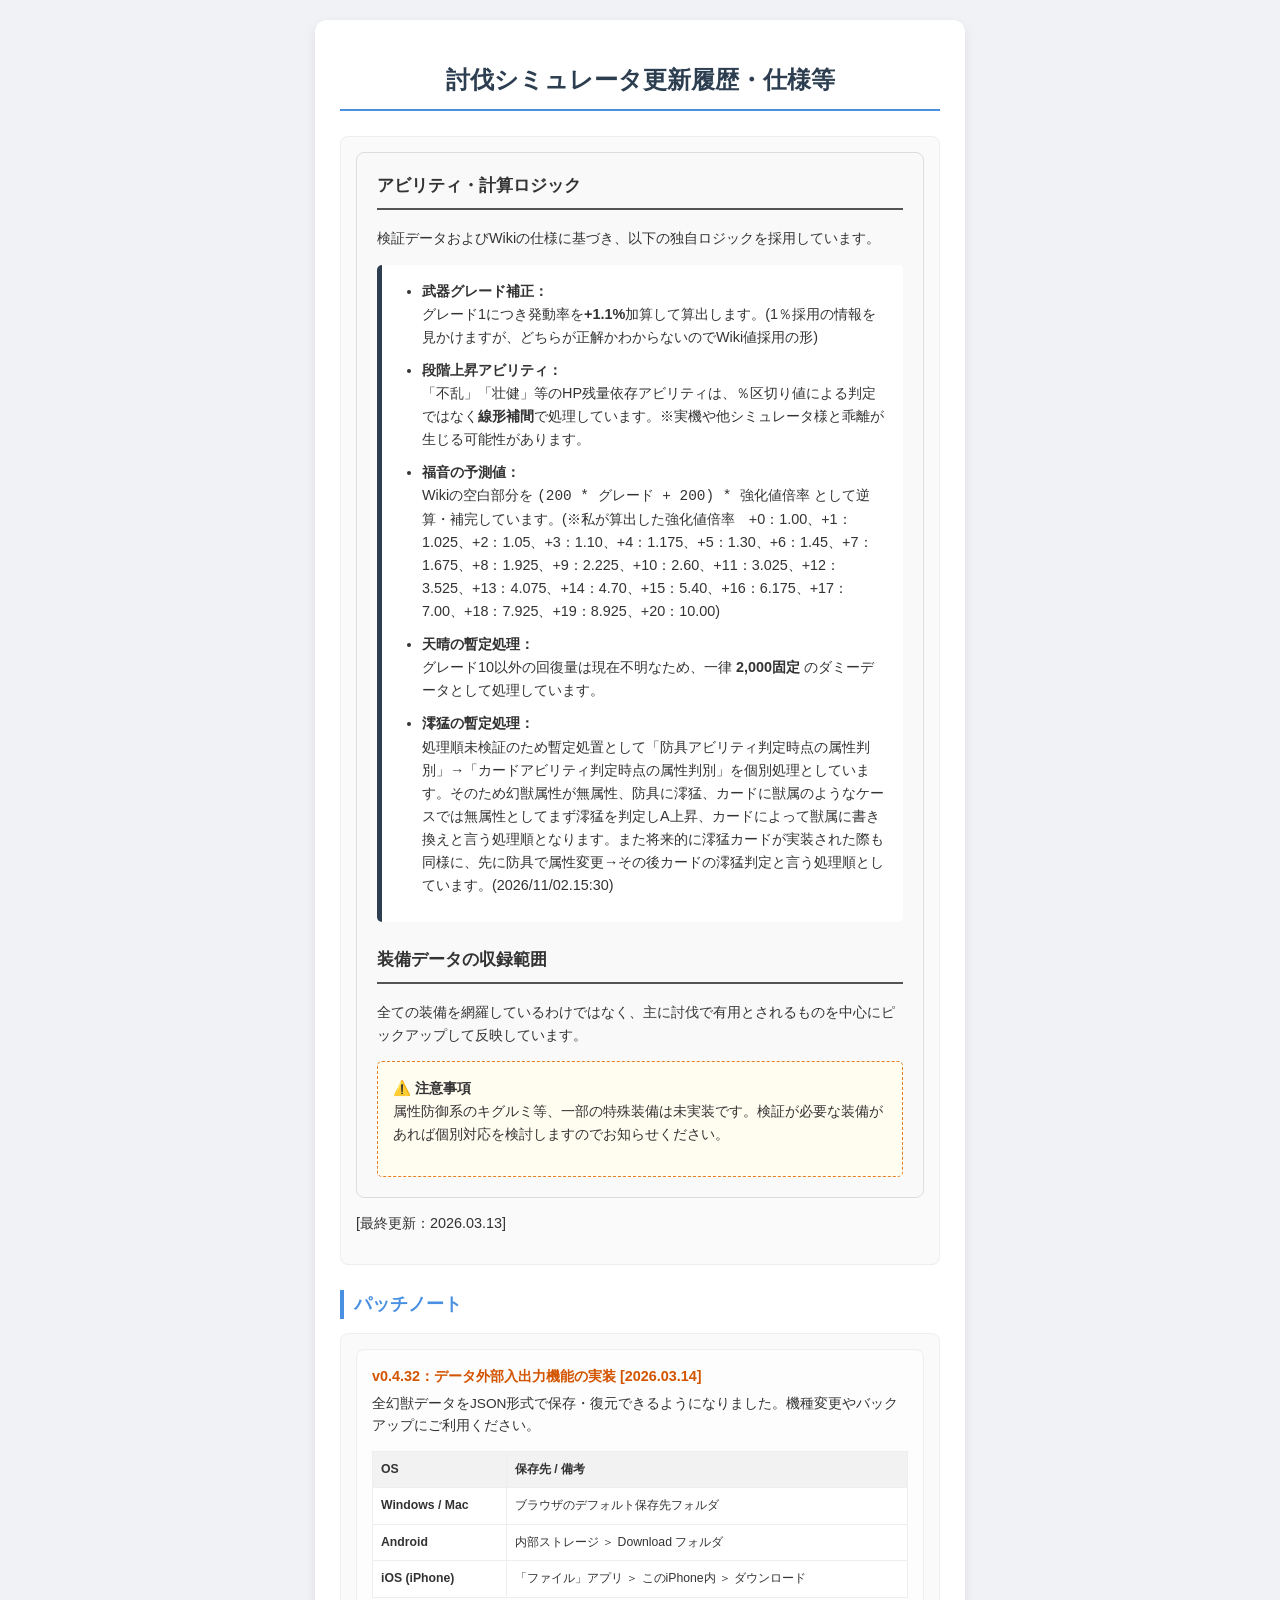
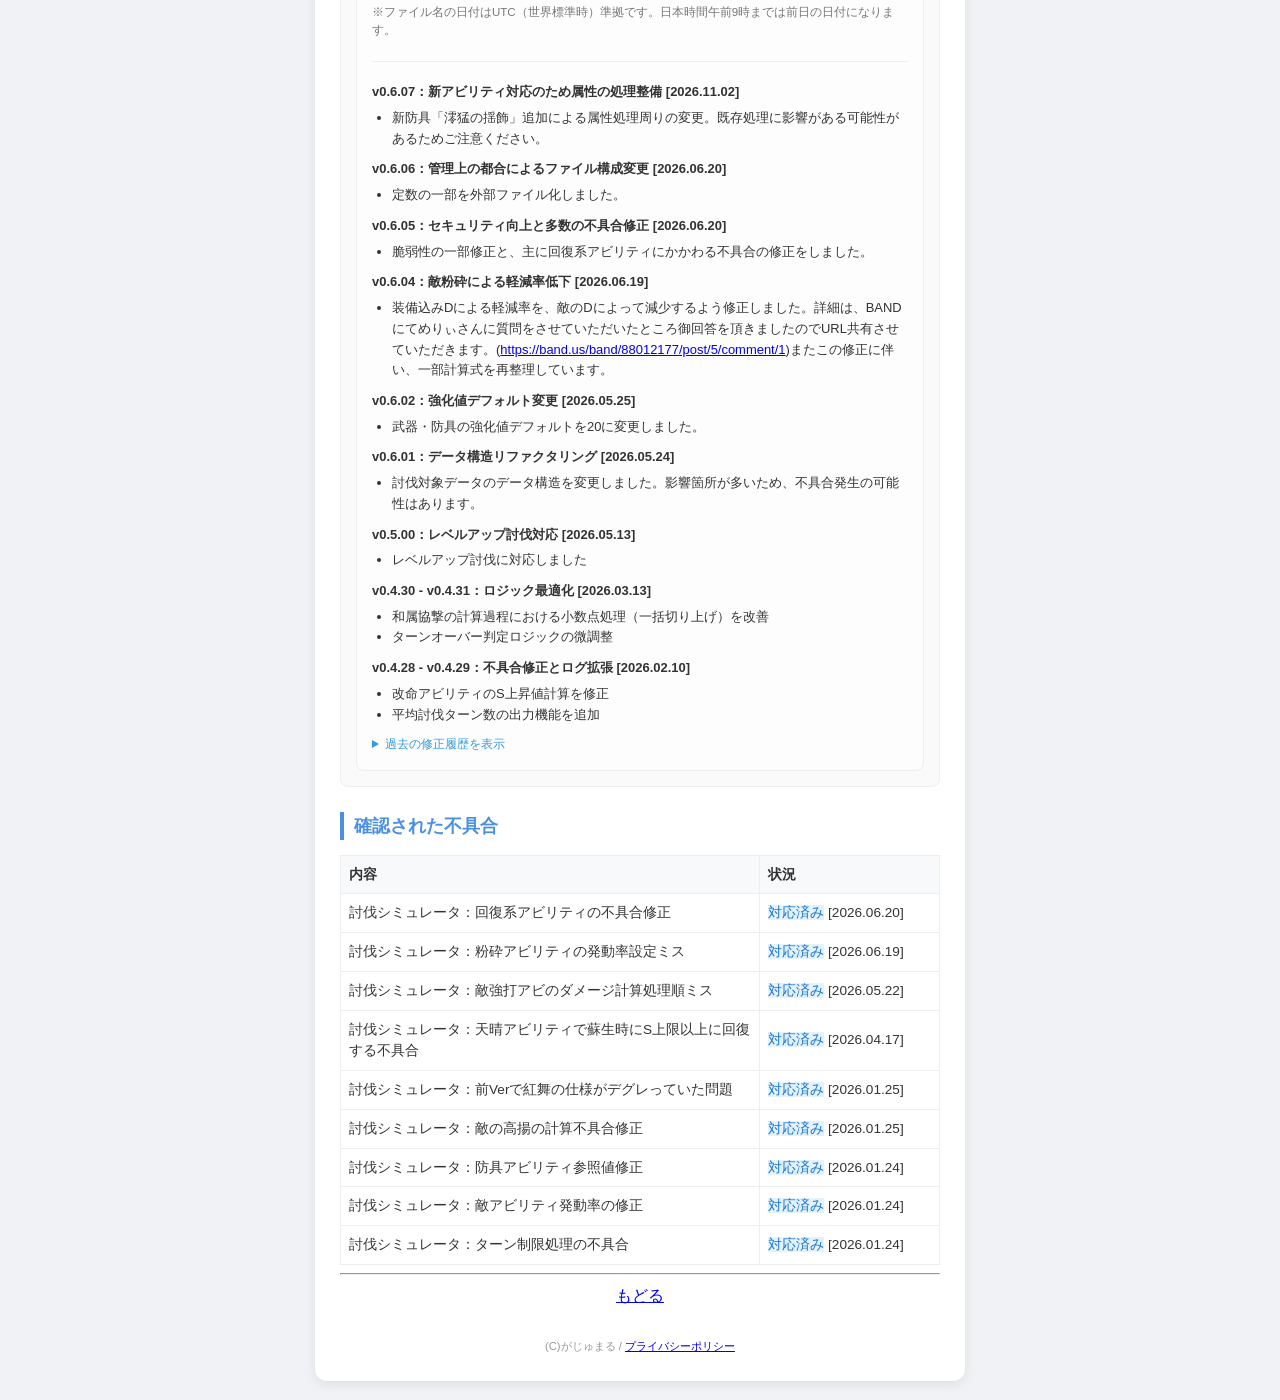
==== commit d9d4357e: "fix: 澪標アビリティ追加によるロジック修正。 アイ・ノー・ハロウィン過去イベント化。 防具澪猛の揺飾追加。" ====
--- a/about_bs.html
+++ b/about_bs.html
@@ -61,7 +61,8 @@
     <li style="margin-bottom: 10px;"><strong>武器グレード補正：</strong><br>グレード1につき発動率を<strong>+1.1%</strong>加算して算出します。(1％採用の情報を見かけますが、どちらが正解かわからないのでWiki値採用の形)</li>
     <li style="margin-bottom: 10px;"><strong>段階上昇アビリティ：</strong><br>「不乱」「壮健」等のHP残量依存アビリティは、％区切り値による判定ではなく<strong>線形補間</strong>で処理しています。※実機や他シミュレータ様と乖離が生じる可能性があります。</li>
     <li style="margin-bottom: 10px;"><strong>福音の予測値：</strong><br>Wikiの空白部分を <code>(200 * グレード + 200) * 強化値倍率</code> として逆算・補完しています。(※私が算出した強化値倍率　+0：1.00、+1：1.025、+2：1.05、+3：1.10、+4：1.175、+5：1.30、+6：1.45、+7：1.675、+8：1.925、+9：2.225、+10：2.60、+11：3.025、+12：3.525、+13：4.075、+14：4.70、+15：5.40、+16：6.175、+17：7.00、+18：7.925、+19：8.925、+20：10.00)</li>
-    <li><strong>天晴の暫定処理：</strong><br>グレード10以外の回復量は現在不明なため、一律 <strong>2,000固定</strong> のダミーデータとして処理しています。</li>
+    <li style="margin-bottom: 10px;"><strong>天晴の暫定処理：</strong><br>グレード10以外の回復量は現在不明なため、一律 <strong>2,000固定</strong> のダミーデータとして処理しています。</li>
+    <li style="margin-bottom: 10px;"><strong>澪猛の暫定処理：</strong><br>処理順未検証のため暫定処置として「防具アビリティ判定時点の属性判別」→「カードアビリティ判定時点の属性判別」を個別処理としています。そのため幻獣属性が無属性、防具に澪猛、カードに獣属のようなケースでは無属性としてまず澪猛を判定しA上昇、カードによって獣属に書き換えと言う処理順となります。また将来的に澪猛カードが実装された際も同様に、先に防具で属性変更→その後カードの澪猛判定と言う処理順としています。(2026/11/02.15:30)</li>
 </ul>
 
 <h3 style="margin-top: 25px; color: #333; border-bottom: 2px solid #555; padding-bottom: 8px;">装備データの収録範囲</h3>
@@ -104,6 +105,13 @@
         </tr>
     </table>
     <p style="font-size: 0.8em; color: #777; margin-top: 5px;">※ファイル名の日付はUTC（世界標準時）準拠です。日本時間午前9時までは前日の日付になります。</p>
+</div>
+
+<div style="margin-bottom: 10px; font-size: 0.9em;">
+    <strong>v0.6.07：新アビリティ対応のため属性の処理整備 [2026.11.02]</strong>
+    <ul style="margin: 5px 0; padding-left: 20px;">
+        <li>新防具「澪猛の揺飾」追加による属性処理周りの変更。既存処理に影響がある可能性があるためご注意ください。</li>
+    </ul>
 </div>
 
 <div style="margin-bottom: 10px; font-size: 0.9em;">
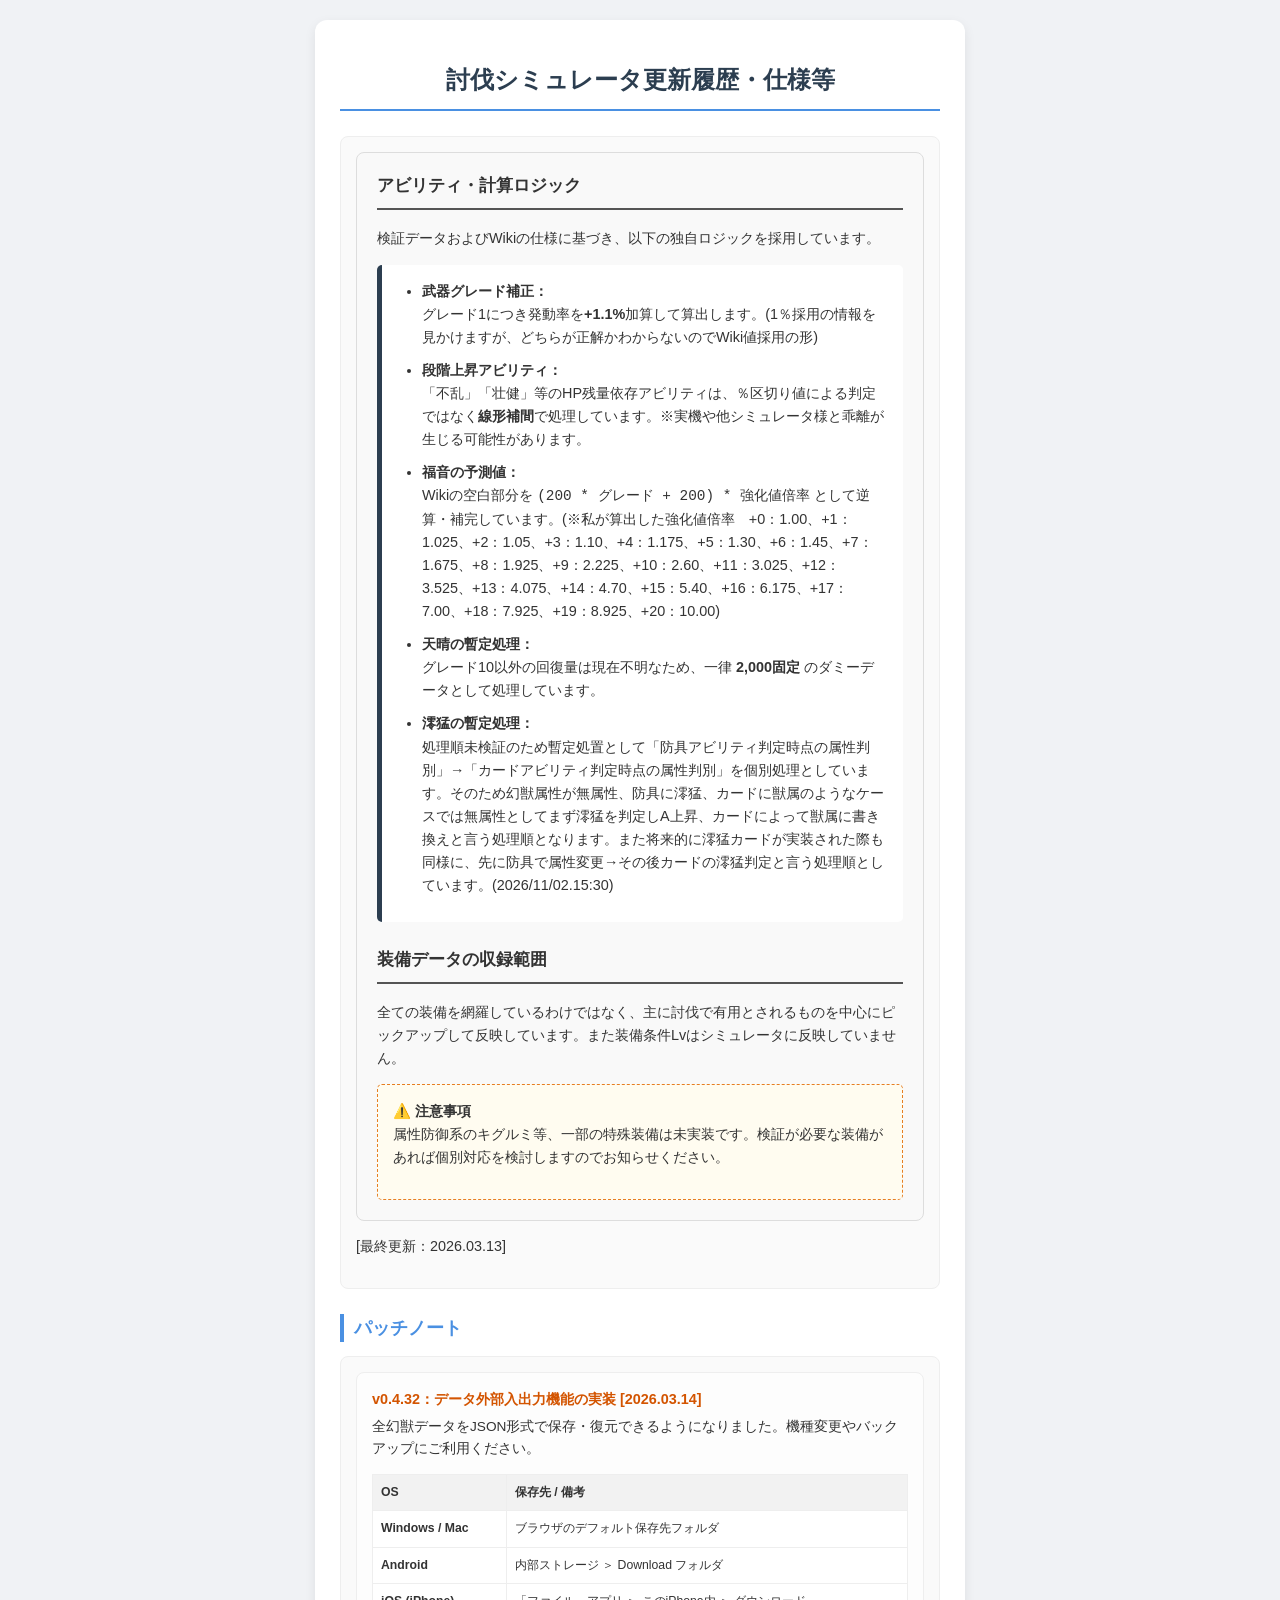
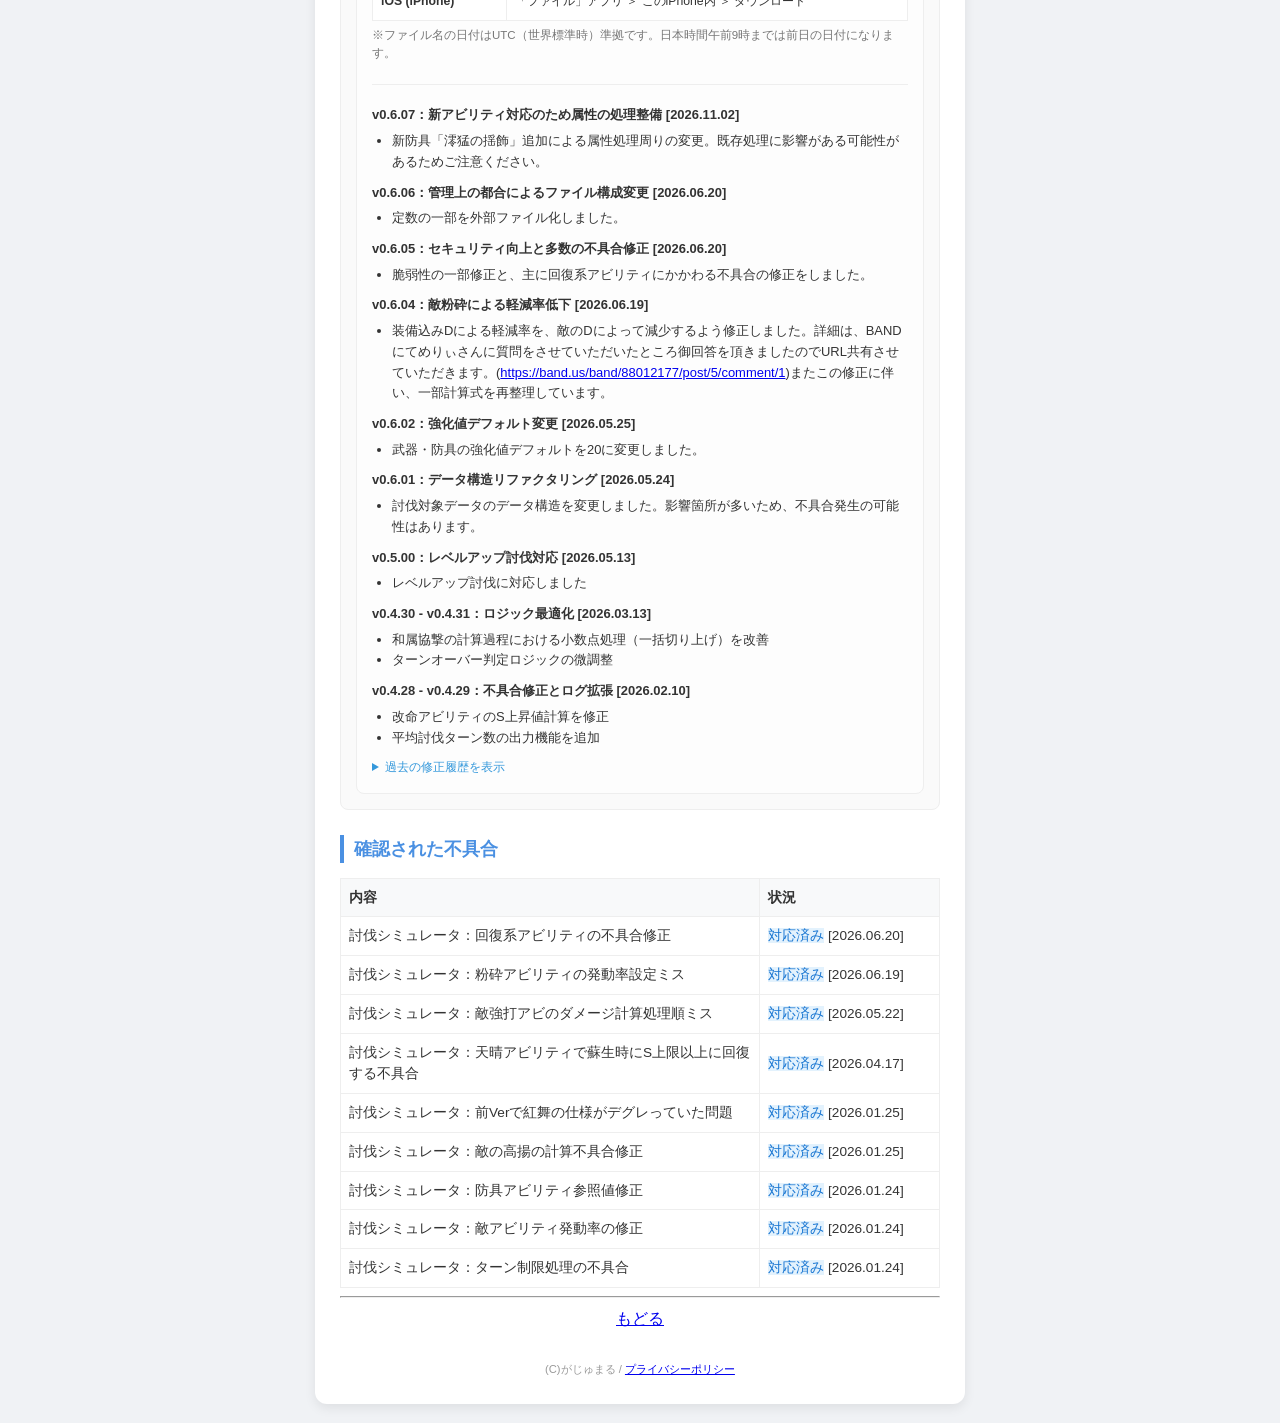
==== commit 63bc1e15: "data : fix 船鳴り→なまはげ変化ルート追加漏れ反映" ====
--- a/about_bs.html
+++ b/about_bs.html
@@ -66,7 +66,7 @@
 </ul>
 
 <h3 style="margin-top: 25px; color: #333; border-bottom: 2px solid #555; padding-bottom: 8px;">装備データの収録範囲</h3>
-<p>全ての装備を網羅しているわけではなく、主に討伐で有用とされるものを中心にピックアップして反映しています。</p>
+<p>全ての装備を網羅しているわけではなく、主に討伐で有用とされるものを中心にピックアップして反映しています。また装備条件Lvはシミュレータに反映していません。</p>
 
 <div style="background: #fffcf0; padding: 15px; border: 1px dashed #e67e22; border-radius: 5px;">
     <p style="margin-top: 0;"><strong>⚠️ 注意事項</strong><br>
